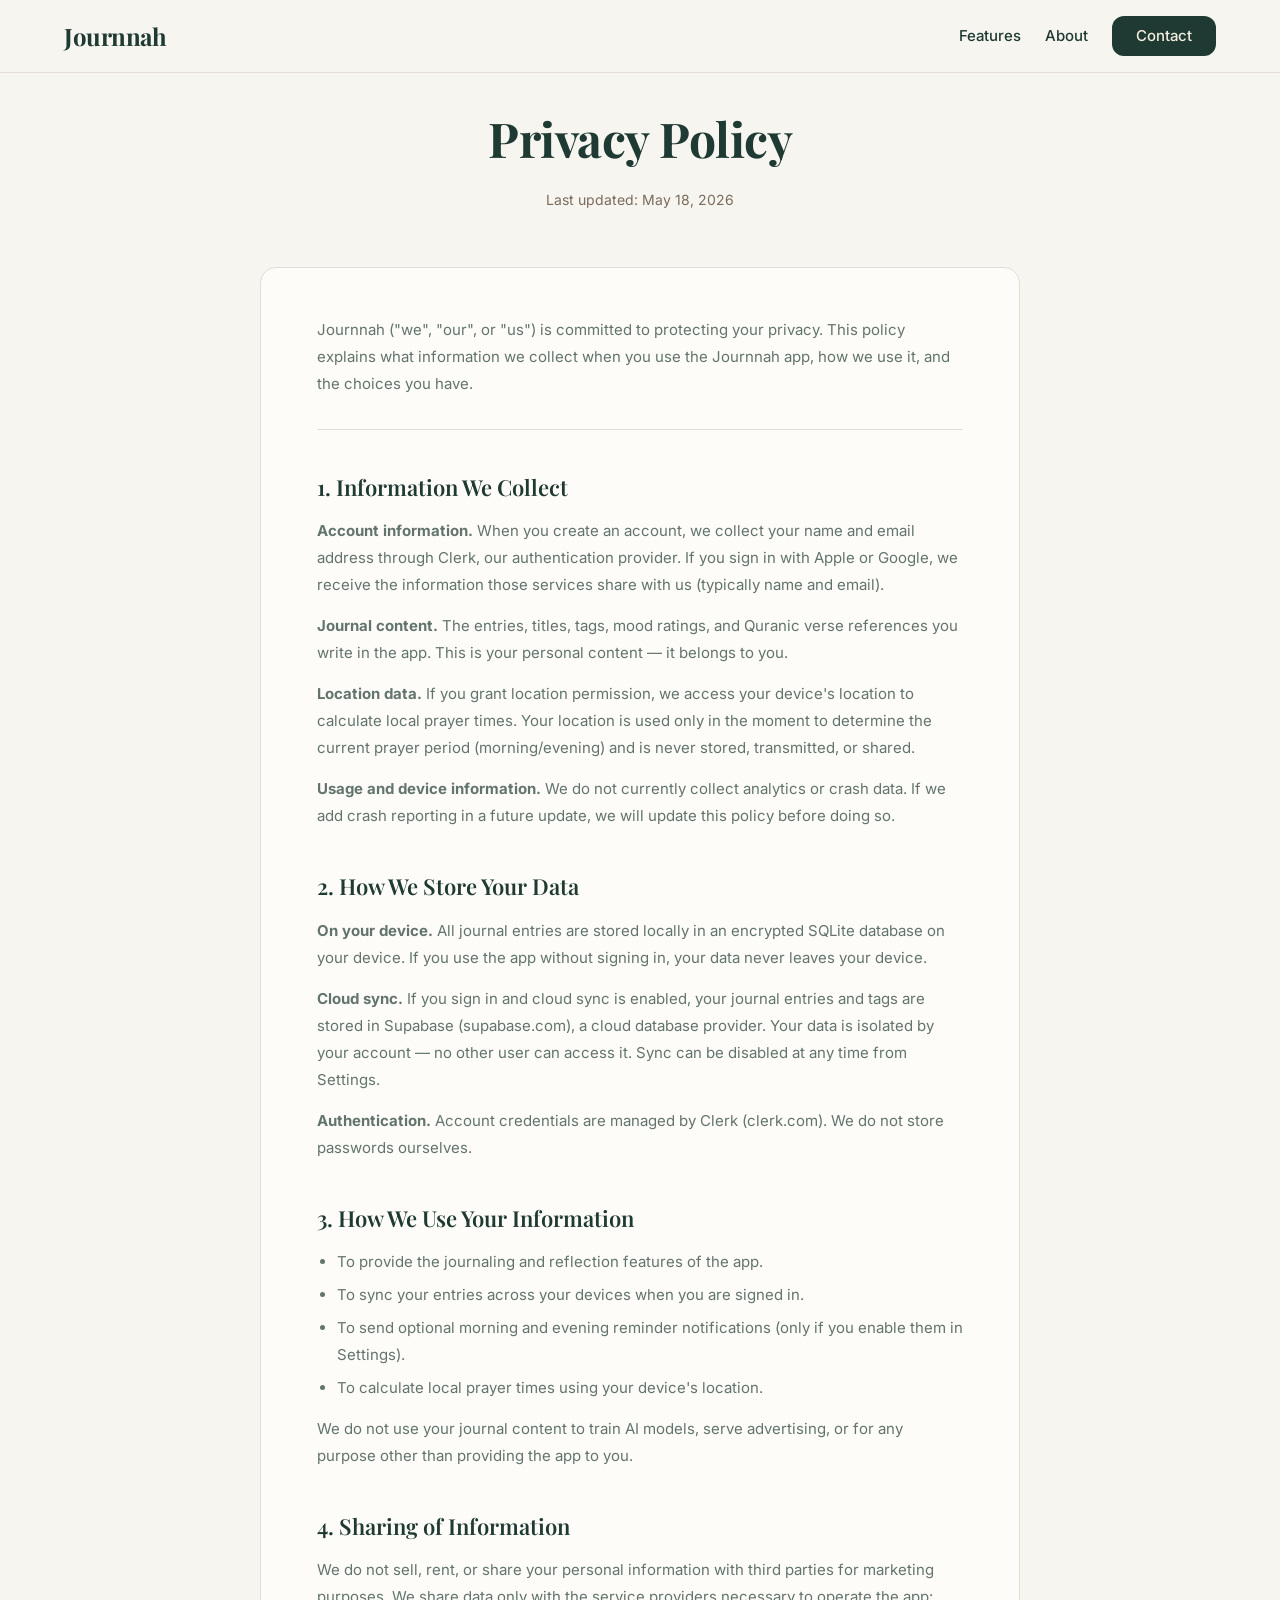
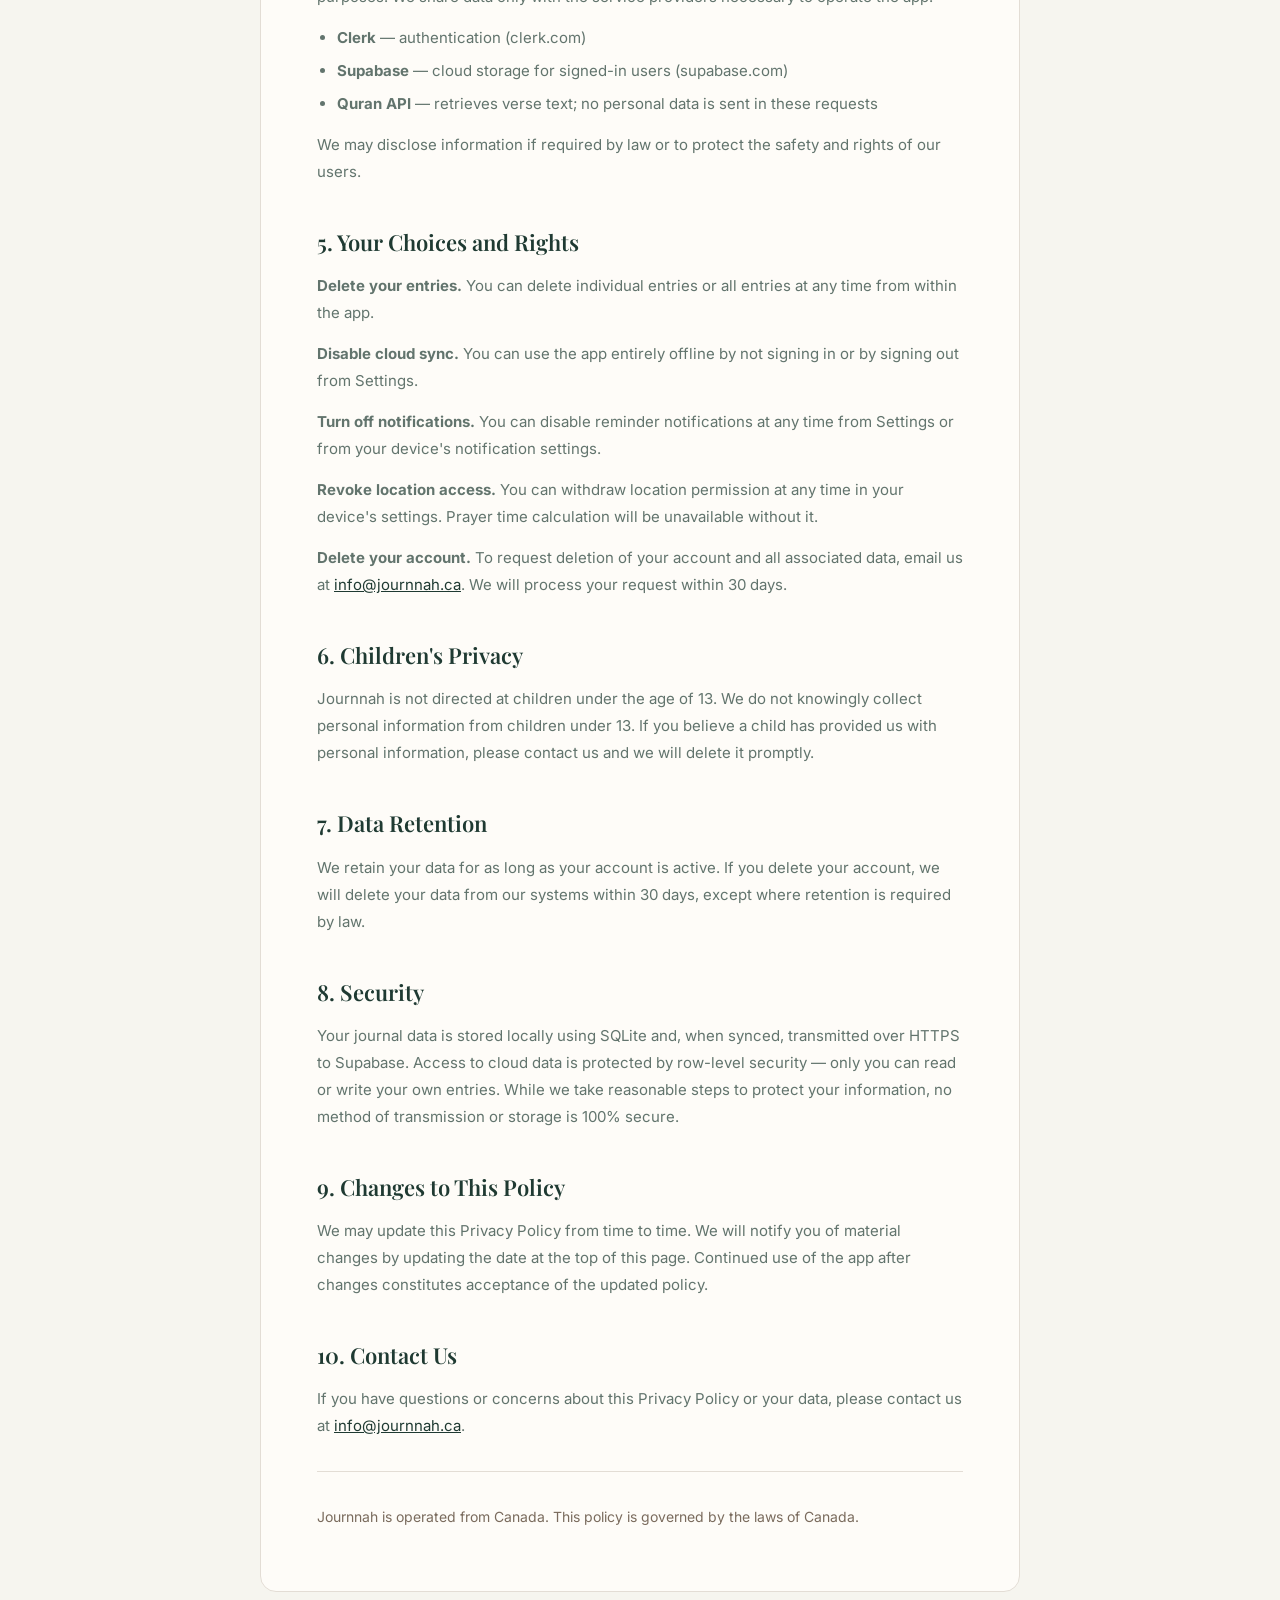
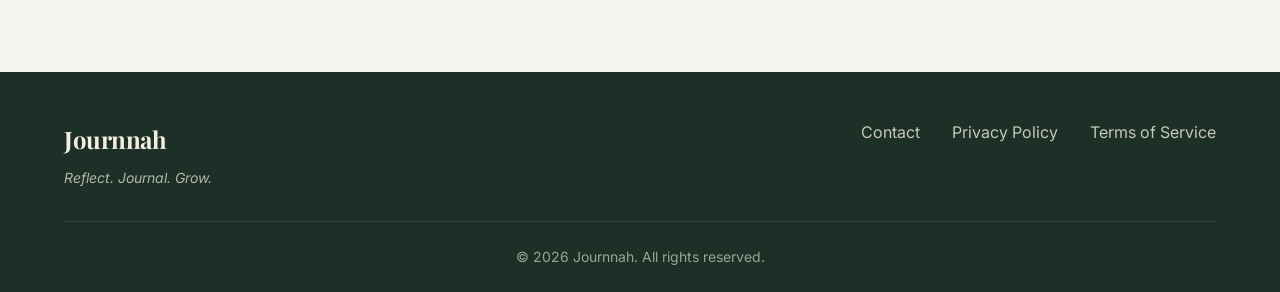
==== privacy.html @ ceccc01a "Add privacy policy and terms of service pages - privacy.html: covers data collection (account info, " ====
<!DOCTYPE html>
<html lang="en">
<head>
    <meta charset="UTF-8">
    <meta name="viewport" content="width=device-width, initial-scale=1.0">
    <meta name="description" content="Journnah Privacy Policy — how we collect, use, and protect your information.">
    <title>Privacy Policy — Journnah</title>
    <link rel="preconnect" href="https://fonts.googleapis.com">
    <link rel="preconnect" href="https://fonts.gstatic.com" crossorigin>
    <link href="https://fonts.googleapis.com/css2?family=Playfair+Display:wght@400;600;700&family=Inter:wght@300;400;500;600&display=swap" rel="stylesheet">
    <link rel="stylesheet" href="styles.css">
    <style>
        .legal-page {
            padding-top: 100px;
            padding-bottom: 80px;
            background-color: var(--light-bg);
            min-height: 100vh;
        }
        .legal-header {
            text-align: center;
            margin-bottom: 56px;
        }
        .legal-header .section-title {
            margin-bottom: 12px;
        }
        .legal-meta {
            font-size: 14px;
            color: var(--text-tertiary);
        }
        .legal-body {
            max-width: 760px;
            margin: 0 auto;
            background: var(--surface);
            border-radius: var(--radius-xl);
            border: 1px solid var(--border);
            padding: 48px 56px;
        }
        .legal-body h2 {
            font-family: var(--font-serif);
            font-size: 22px;
            font-weight: 600;
            color: var(--text-primary);
            margin-top: 40px;
            margin-bottom: 12px;
        }
        .legal-body h2:first-child {
            margin-top: 0;
        }
        .legal-body p {
            font-size: 15px;
            line-height: 1.8;
            color: var(--text-secondary);
            margin-bottom: 14px;
        }
        .legal-body ul {
            margin: 0 0 14px 20px;
            padding: 0;
        }
        .legal-body ul li {
            font-size: 15px;
            line-height: 1.8;
            color: var(--text-secondary);
            margin-bottom: 6px;
        }
        .legal-body a {
            color: var(--primary);
            text-decoration: underline;
        }
        .legal-divider {
            border: none;
            border-top: 1px solid var(--border);
            margin: 32px 0;
        }
        @media (max-width: 768px) {
            .legal-body {
                padding: 32px 24px;
            }
        }
    </style>
</head>
<body>
    <nav class="navbar">
        <div class="container">
            <div class="nav-content">
                <div class="logo">
                    <a href="/" style="text-decoration:none"><span class="logo-text">Journnah</span></a>
                </div>
                <div class="nav-links">
                    <a href="/#features">Features</a>
                    <a href="/#about">About</a>
                    <a href="mailto:info@journnah.ca" class="cta-button">Contact</a>
                </div>
            </div>
        </div>
    </nav>

    <main class="legal-page">
        <div class="container">
            <div class="legal-header">
                <h1 class="section-title">Privacy Policy</h1>
                <p class="legal-meta">Last updated: May 18, 2026</p>
            </div>

            <div class="legal-body">
                <p>Journnah ("we", "our", or "us") is committed to protecting your privacy. This policy explains what information we collect when you use the Journnah app, how we use it, and the choices you have.</p>

                <hr class="legal-divider">

                <h2>1. Information We Collect</h2>

                <p><strong>Account information.</strong> When you create an account, we collect your name and email address through Clerk, our authentication provider. If you sign in with Apple or Google, we receive the information those services share with us (typically name and email).</p>

                <p><strong>Journal content.</strong> The entries, titles, tags, mood ratings, and Quranic verse references you write in the app. This is your personal content — it belongs to you.</p>

                <p><strong>Location data.</strong> If you grant location permission, we access your device's location to calculate local prayer times. Your location is used only in the moment to determine the current prayer period (morning/evening) and is never stored, transmitted, or shared.</p>

                <p><strong>Usage and device information.</strong> We do not currently collect analytics or crash data. If we add crash reporting in a future update, we will update this policy before doing so.</p>

                <h2>2. How We Store Your Data</h2>

                <p><strong>On your device.</strong> All journal entries are stored locally in an encrypted SQLite database on your device. If you use the app without signing in, your data never leaves your device.</p>

                <p><strong>Cloud sync.</strong> If you sign in and cloud sync is enabled, your journal entries and tags are stored in Supabase (supabase.com), a cloud database provider. Your data is isolated by your account — no other user can access it. Sync can be disabled at any time from Settings.</p>

                <p><strong>Authentication.</strong> Account credentials are managed by Clerk (clerk.com). We do not store passwords ourselves.</p>

                <h2>3. How We Use Your Information</h2>
                <ul>
                    <li>To provide the journaling and reflection features of the app.</li>
                    <li>To sync your entries across your devices when you are signed in.</li>
                    <li>To send optional morning and evening reminder notifications (only if you enable them in Settings).</li>
                    <li>To calculate local prayer times using your device's location.</li>
                </ul>

                <p>We do not use your journal content to train AI models, serve advertising, or for any purpose other than providing the app to you.</p>

                <h2>4. Sharing of Information</h2>

                <p>We do not sell, rent, or share your personal information with third parties for marketing purposes. We share data only with the service providers necessary to operate the app:</p>
                <ul>
                    <li><strong>Clerk</strong> — authentication (clerk.com)</li>
                    <li><strong>Supabase</strong> — cloud storage for signed-in users (supabase.com)</li>
                    <li><strong>Quran API</strong> — retrieves verse text; no personal data is sent in these requests</li>
                </ul>

                <p>We may disclose information if required by law or to protect the safety and rights of our users.</p>

                <h2>5. Your Choices and Rights</h2>

                <p><strong>Delete your entries.</strong> You can delete individual entries or all entries at any time from within the app.</p>

                <p><strong>Disable cloud sync.</strong> You can use the app entirely offline by not signing in or by signing out from Settings.</p>

                <p><strong>Turn off notifications.</strong> You can disable reminder notifications at any time from Settings or from your device's notification settings.</p>

                <p><strong>Revoke location access.</strong> You can withdraw location permission at any time in your device's settings. Prayer time calculation will be unavailable without it.</p>

                <p><strong>Delete your account.</strong> To request deletion of your account and all associated data, email us at <a href="mailto:info@journnah.ca">info@journnah.ca</a>. We will process your request within 30 days.</p>

                <h2>6. Children's Privacy</h2>

                <p>Journnah is not directed at children under the age of 13. We do not knowingly collect personal information from children under 13. If you believe a child has provided us with personal information, please contact us and we will delete it promptly.</p>

                <h2>7. Data Retention</h2>

                <p>We retain your data for as long as your account is active. If you delete your account, we will delete your data from our systems within 30 days, except where retention is required by law.</p>

                <h2>8. Security</h2>

                <p>Your journal data is stored locally using SQLite and, when synced, transmitted over HTTPS to Supabase. Access to cloud data is protected by row-level security — only you can read or write your own entries. While we take reasonable steps to protect your information, no method of transmission or storage is 100% secure.</p>

                <h2>9. Changes to This Policy</h2>

                <p>We may update this Privacy Policy from time to time. We will notify you of material changes by updating the date at the top of this page. Continued use of the app after changes constitutes acceptance of the updated policy.</p>

                <h2>10. Contact Us</h2>

                <p>If you have questions or concerns about this Privacy Policy or your data, please contact us at <a href="mailto:info@journnah.ca">info@journnah.ca</a>.</p>

                <hr class="legal-divider">
                <p style="font-size:14px; color: var(--text-tertiary);">Journnah is operated from Canada. This policy is governed by the laws of Canada.</p>
            </div>
        </div>
    </main>

    <footer class="footer">
        <div class="container">
            <div class="footer-content">
                <div class="footer-brand">
                    <span class="logo-text">Journnah</span>
                    <p class="footer-tagline">Reflect. Journal. Grow.</p>
                </div>
                <div class="footer-links">
                    <a href="mailto:info@journnah.ca">Contact</a>
                    <a href="/privacy.html">Privacy Policy</a>
                    <a href="/terms.html">Terms of Service</a>
                </div>
            </div>
            <div class="footer-bottom">
                <p>&copy; 2026 Journnah. All rights reserved.</p>
            </div>
        </div>
    </footer>
</body>
</html>
---- styles.css ----
/* Journnah Website Styles - Matching App Theme */

:root {
    /* Primary Colors - Deep Evergreen */
    --primary: #1F3A32;
    --primary-light: #2C5A49;
    
    /* Secondary Colors - Warm & Soft */
    --secondary: #F3EEDF;
    --secondary-light: #D9E0D5;
    
    /* Accents */
    --accent-gold: #F9D87C;
    --accent-mint: #CDE6D6;
    --accent-sage: #7E9E89;
    
    /* Backgrounds */
    --bg-deep: #1C3028;
    --bg-mid: #284237;
    --bg-light: #324D3F;
    --light-bg: #F6F5EF;
    --light-bg-secondary: #EEEDE7;
    
    /* Text Colors */
    --text-primary: #1F3A32;
    --text-secondary: rgba(31, 58, 50, 0.7);
    --text-tertiary: #7A6B5D;
    --text-inverse: #F3EEDF;
    
    /* Surface Colors */
    --surface: #FEFCF8;
    --surface-secondary: #F6F5EF;
    --border: #E3DDD5;
    
    /* Spacing */
    --spacing-xs: 4px;
    --spacing-sm: 8px;
    --spacing-md: 16px;
    --spacing-lg: 24px;
    --spacing-xl: 32px;
    --spacing-xxl: 48px;
    --spacing-xxxl: 64px;
    
    /* Typography */
    --font-serif: 'Playfair Display', Georgia, serif;
    --font-sans: 'Inter', -apple-system, BlinkMacSystemFont, 'Segoe UI', Roboto, sans-serif;
    
    /* Shadows */
    --shadow-sm: 0 1px 2px rgba(31, 58, 50, 0.08);
    --shadow-md: 0 2px 4px rgba(31, 58, 50, 0.12);
    --shadow-lg: 0 4px 8px rgba(31, 58, 50, 0.16);
    --shadow-xl: 0 6px 12px rgba(31, 58, 50, 0.18);
    
    /* Border Radius */
    --radius-sm: 4px;
    --radius-md: 8px;
    --radius-lg: 12px;
    --radius-xl: 16px;
    --radius-xxl: 24px;
    --radius-full: 9999px;
}

* {
    margin: 0;
    padding: 0;
    box-sizing: border-box;
}

html {
    scroll-behavior: smooth;
}

body {
    font-family: var(--font-sans);
    font-size: 16px;
    line-height: 1.6;
    color: var(--text-primary);
    background-color: var(--light-bg);
    -webkit-font-smoothing: antialiased;
    -moz-osx-font-smoothing: grayscale;
}

.container {
    max-width: 1200px;
    margin: 0 auto;
    padding: 0 var(--spacing-lg);
}

/* Navigation */
.navbar {
    position: fixed;
    top: 0;
    left: 0;
    right: 0;
    background-color: rgba(246, 245, 239, 0.95);
    backdrop-filter: blur(10px);
    border-bottom: 1px solid var(--border);
    z-index: 1000;
    padding: var(--spacing-md) 0;
}

.nav-content {
    display: flex;
    justify-content: space-between;
    align-items: center;
}

.logo-text {
    font-family: var(--font-serif);
    font-size: 24px;
    font-weight: 700;
    color: var(--primary);
    letter-spacing: -0.5px;
}

.nav-links {
    display: flex;
    align-items: center;
    gap: var(--spacing-lg);
}

.nav-links a {
    text-decoration: none;
    color: var(--text-primary);
    font-weight: 500;
    font-size: 15px;
    transition: color 0.2s ease;
}

.nav-links a:hover {
    color: var(--primary-light);
}

.cta-button {
    background-color: var(--primary);
    color: var(--text-inverse) !important;
    padding: var(--spacing-sm) var(--spacing-lg);
    border-radius: var(--radius-lg);
    transition: all 0.2s ease;
}

.cta-button:hover {
    background-color: var(--primary-light);
    transform: translateY(-1px);
    box-shadow: var(--shadow-md);
}

/* Hero Section */
.hero {
    position: relative;
    min-height: 90vh;
    display: flex;
    align-items: center;
    justify-content: center;
    padding-top: 80px;
    padding-bottom: var(--spacing-xxxl);
    overflow: hidden;
    background: linear-gradient(135deg, var(--bg-deep) 0%, var(--bg-mid) 50%, var(--bg-light) 100%);
}

.hero-background {
    position: absolute;
    top: 0;
    left: 0;
    right: 0;
    bottom: 0;
    background-image: 
        radial-gradient(circle at 20% 50%, rgba(249, 216, 124, 0.1) 0%, transparent 50%),
        radial-gradient(circle at 80% 80%, rgba(205, 230, 214, 0.1) 0%, transparent 50%);
    opacity: 0.6;
}

.hero-content {
    position: relative;
    z-index: 1;
    text-align: center;
    max-width: 800px;
    margin: 0 auto;
}

.hero-title {
    font-family: var(--font-serif);
    font-size: clamp(40px, 6vw, 64px);
    font-weight: 700;
    color: var(--text-inverse);
    margin-bottom: var(--spacing-lg);
    letter-spacing: -1px;
    line-height: 1.1;
}

.hero-subtitle {
    font-size: clamp(18px, 2vw, 22px);
    color: rgba(243, 238, 223, 0.9);
    margin-bottom: var(--spacing-xxl);
    line-height: 1.7;
    font-weight: 300;
}

.hero-buttons {
    display: flex;
    gap: var(--spacing-md);
    justify-content: center;
    flex-wrap: wrap;
}

/* Buttons */
.btn {
    display: inline-block;
    padding: var(--spacing-md) var(--spacing-xl);
    border-radius: var(--radius-lg);
    text-decoration: none;
    font-weight: 600;
    font-size: 16px;
    transition: all 0.2s ease;
    border: none;
    cursor: pointer;
}

.btn-primary {
    background-color: var(--accent-gold);
    color: var(--primary);
}

.btn-primary:hover {
    background-color: #F7D066;
    transform: translateY(-2px);
    box-shadow: var(--shadow-lg);
}

.btn-secondary {
    background-color: rgba(243, 238, 223, 0.15);
    color: var(--text-inverse);
    border: 1px solid rgba(243, 238, 223, 0.3);
}

.btn-secondary:hover {
    background-color: rgba(243, 238, 223, 0.25);
    transform: translateY(-2px);
}

.btn-large {
    padding: var(--spacing-lg) var(--spacing-xxl);
    font-size: 18px;
}

/* Features Section */
.features {
    padding: var(--spacing-xxxl) 0;
    background-color: var(--light-bg);
}

.section-header {
    text-align: center;
    margin-bottom: var(--spacing-xxxl);
}

.section-title {
    font-family: var(--font-serif);
    font-size: clamp(32px, 4vw, 48px);
    font-weight: 700;
    color: var(--text-primary);
    margin-bottom: var(--spacing-md);
    letter-spacing: -0.5px;
}

.section-subtitle {
    font-size: 18px;
    color: var(--text-secondary);
    font-weight: 300;
}

.features-grid {
    display: grid;
    grid-template-columns: repeat(auto-fit, minmax(280px, 1fr));
    gap: var(--spacing-xl);
    margin-top: var(--spacing-xxl);
}

.feature-card {
    background-color: var(--surface);
    padding: var(--spacing-xl);
    border-radius: var(--radius-xl);
    box-shadow: var(--shadow-sm);
    transition: all 0.3s ease;
    border: 1px solid var(--border);
}

.feature-card:hover {
    transform: translateY(-4px);
    box-shadow: var(--shadow-lg);
    border-color: var(--accent-sage);
}

.feature-icon {
    width: 56px;
    height: 56px;
    background: linear-gradient(135deg, var(--accent-mint), var(--accent-sage));
    border-radius: var(--radius-lg);
    display: flex;
    align-items: center;
    justify-content: center;
    margin-bottom: var(--spacing-lg);
    color: var(--primary);
}

.feature-title {
    font-family: var(--font-serif);
    font-size: 22px;
    font-weight: 600;
    color: var(--text-primary);
    margin-bottom: var(--spacing-md);
}

.feature-description {
    color: var(--text-secondary);
    line-height: 1.7;
    font-size: 15px;
}

/* About Section */
.about {
    padding: var(--spacing-xxxl) 0;
    background-color: var(--surface);
}

.about-content {
    max-width: 800px;
    margin: 0 auto;
}

.about-description {
    font-size: 18px;
    line-height: 1.8;
    color: var(--text-secondary);
    margin-bottom: var(--spacing-lg);
}

.about-features-list {
    margin-top: var(--spacing-xxl);
    display: grid;
    grid-template-columns: repeat(auto-fit, minmax(250px, 1fr));
    gap: var(--spacing-lg);
}

.about-feature-item {
    display: flex;
    align-items: center;
    gap: var(--spacing-md);
    font-size: 16px;
    color: var(--text-primary);
}

.check-icon {
    width: 24px;
    height: 24px;
    background-color: var(--accent-mint);
    color: var(--primary);
    border-radius: var(--radius-full);
    display: flex;
    align-items: center;
    justify-content: center;
    font-weight: 600;
    font-size: 14px;
    flex-shrink: 0;
}

/* Philosophy Section */
.philosophy {
    padding: var(--spacing-xxxl) 0;
    background: linear-gradient(135deg, var(--secondary) 0%, var(--secondary-light) 100%);
}

.philosophy-content {
    max-width: 800px;
    margin: 0 auto;
    text-align: center;
}

.philosophy-text {
    font-size: 18px;
    line-height: 1.8;
    color: var(--text-primary);
    font-style: italic;
}

/* CTA Section */
.cta {
    padding: var(--spacing-xxxl) 0;
    background-color: var(--primary);
    color: var(--text-inverse);
}

.cta-content {
    text-align: center;
    max-width: 700px;
    margin: 0 auto;
}

.cta-title {
    font-family: var(--font-serif);
    font-size: clamp(36px, 4vw, 48px);
    font-weight: 700;
    color: var(--text-inverse);
    margin-bottom: var(--spacing-lg);
    letter-spacing: -0.5px;
}

.cta-subtitle {
    font-size: 18px;
    color: rgba(243, 238, 223, 0.9);
    margin-bottom: var(--spacing-xxl);
    line-height: 1.7;
}

.cta-buttons {
    display: flex;
    justify-content: center;
    gap: var(--spacing-md);
}

/* Footer */
.footer {
    background-color: var(--bg-deep);
    color: var(--text-inverse);
    padding: var(--spacing-xxl) 0 var(--spacing-lg);
}

.footer-content {
    display: flex;
    justify-content: space-between;
    align-items: flex-start;
    margin-bottom: var(--spacing-xl);
    flex-wrap: wrap;
    gap: var(--spacing-xl);
}

.footer-brand .logo-text {
    color: var(--text-inverse);
    display: block;
    margin-bottom: var(--spacing-sm);
}

.footer-tagline {
    color: rgba(243, 238, 223, 0.7);
    font-size: 14px;
    font-style: italic;
}

.footer-links {
    display: flex;
    gap: var(--spacing-xl);
    flex-wrap: wrap;
}

.footer-links a {
    color: rgba(243, 238, 223, 0.8);
    text-decoration: none;
    transition: color 0.2s ease;
}

.footer-links a:hover {
    color: var(--text-inverse);
}

.footer-bottom {
    text-align: center;
    padding-top: var(--spacing-lg);
    border-top: 1px solid rgba(243, 238, 223, 0.1);
    color: rgba(243, 238, 223, 0.6);
    font-size: 14px;
}

/* Responsive Design */
@media (max-width: 768px) {
    .nav-links {
        gap: var(--spacing-md);
    }
    
    .nav-links a {
        font-size: 14px;
    }
    
    .cta-button {
        padding: var(--spacing-xs) var(--spacing-md);
        font-size: 14px;
    }
    
    .hero {
        min-height: 80vh;
        padding-top: 100px;
    }
    
    .features-grid {
        grid-template-columns: 1fr;
        gap: var(--spacing-lg);
    }
    
    .about-features-list {
        grid-template-columns: 1fr;
    }
    
    .footer-content {
        flex-direction: column;
    }
    
    .footer-links {
        flex-direction: column;
        gap: var(--spacing-md);
    }
}

@media (max-width: 480px) {
    .container {
        padding: 0 var(--spacing-md);
    }
    
    .hero-buttons {
        flex-direction: column;
        width: 100%;
    }
    
    .btn {
        width: 100%;
        text-align: center;
    }
}
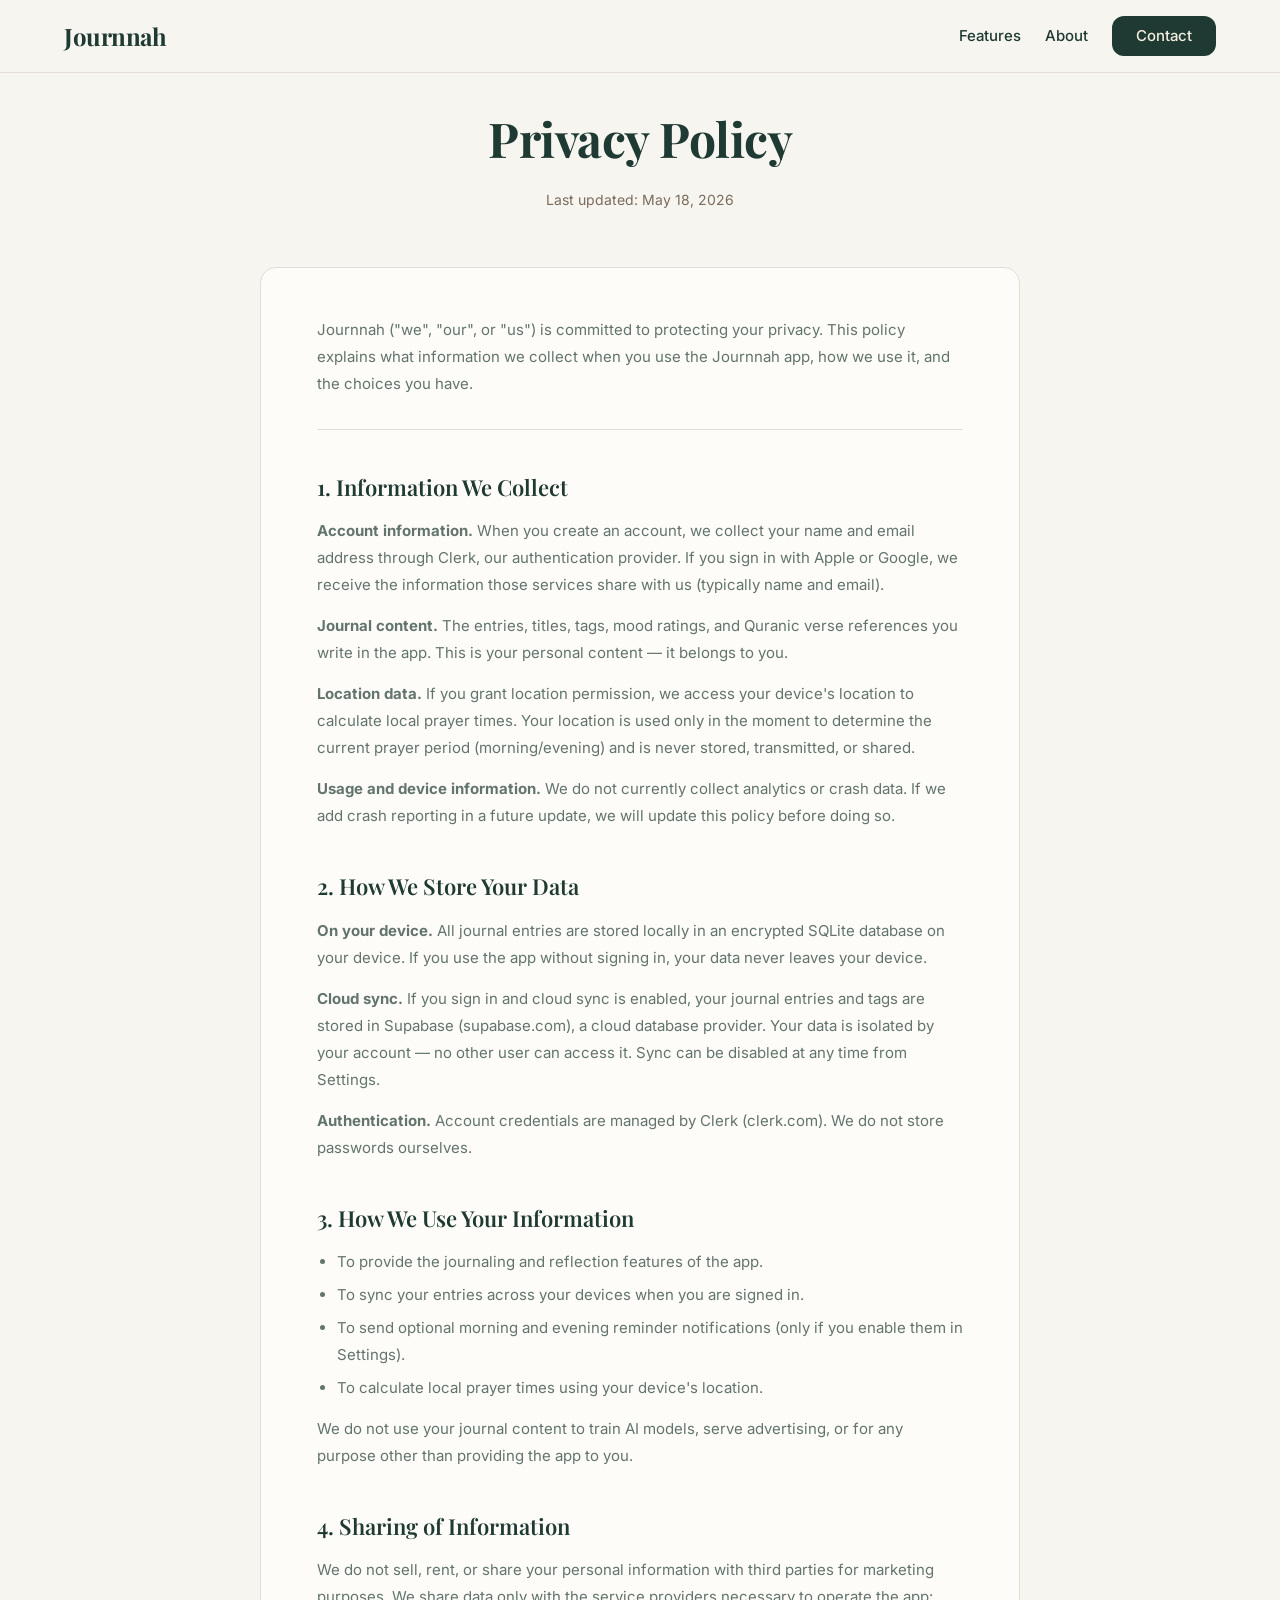
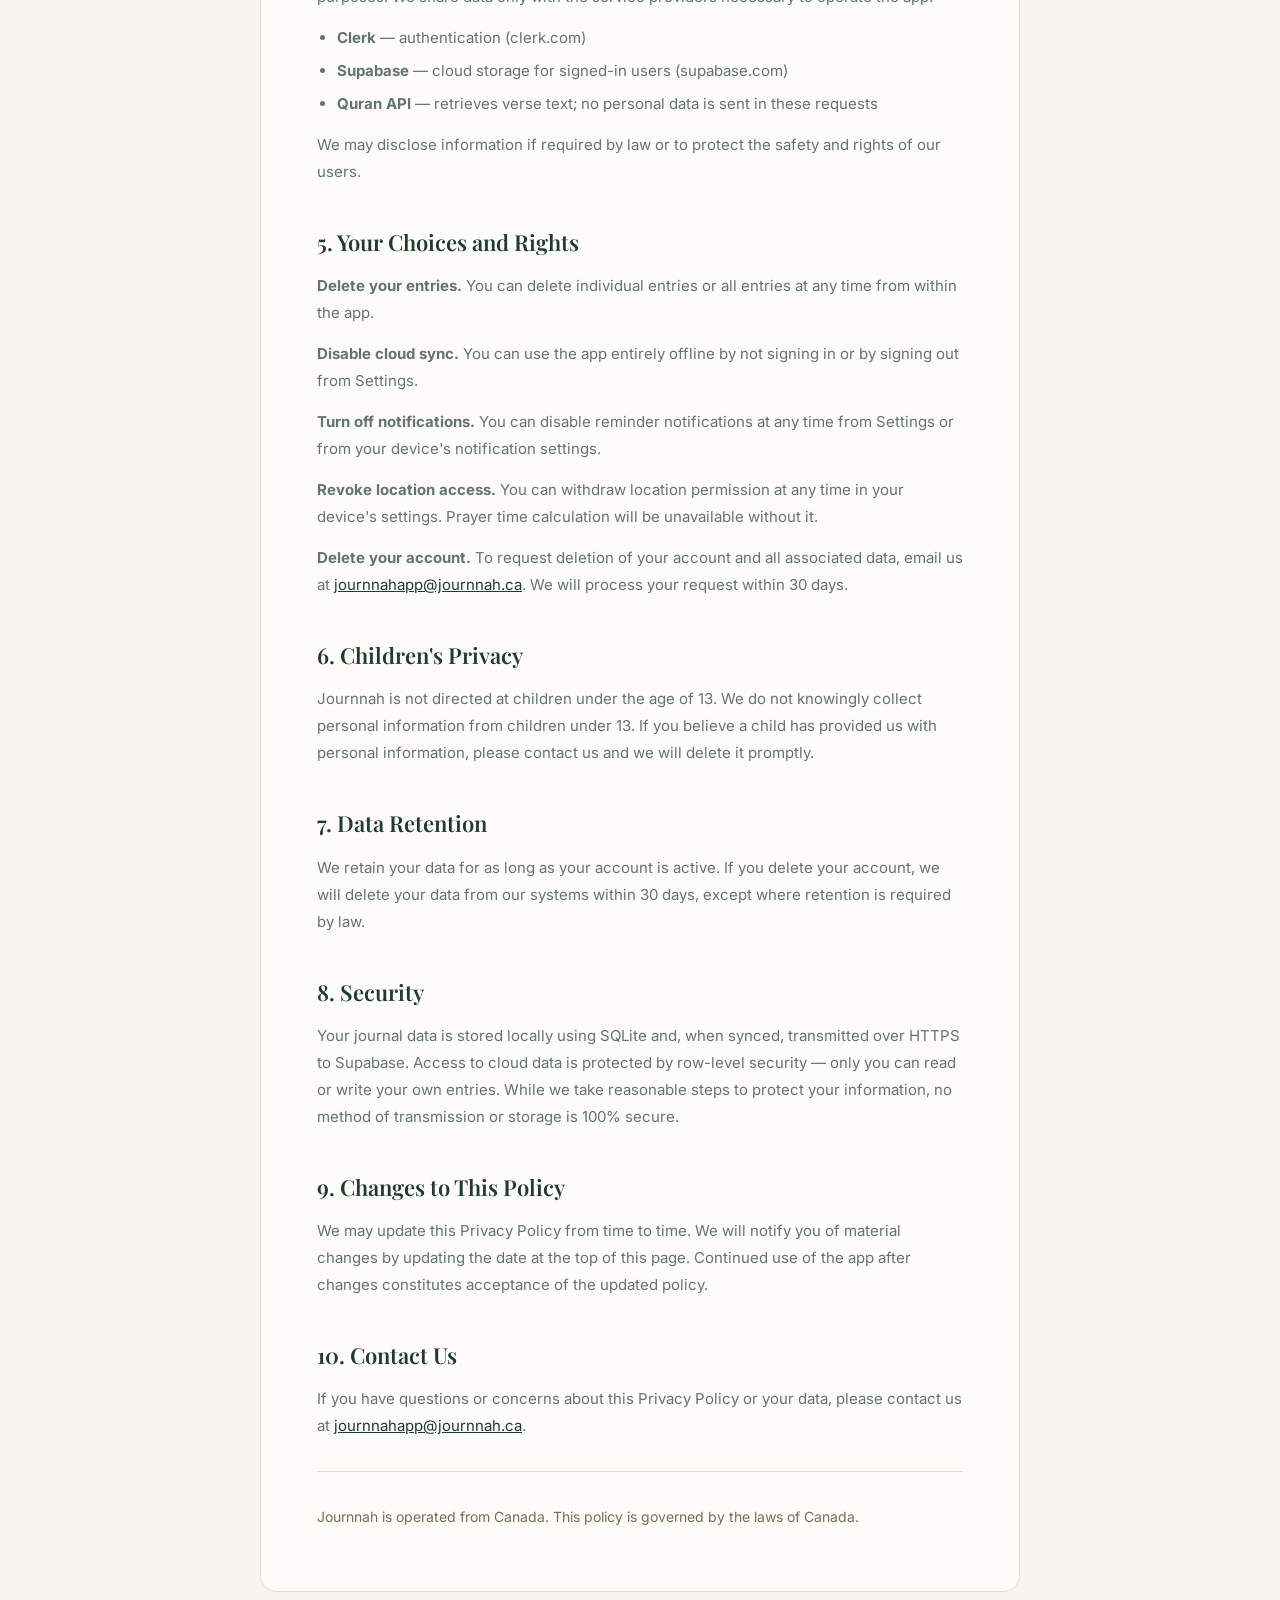
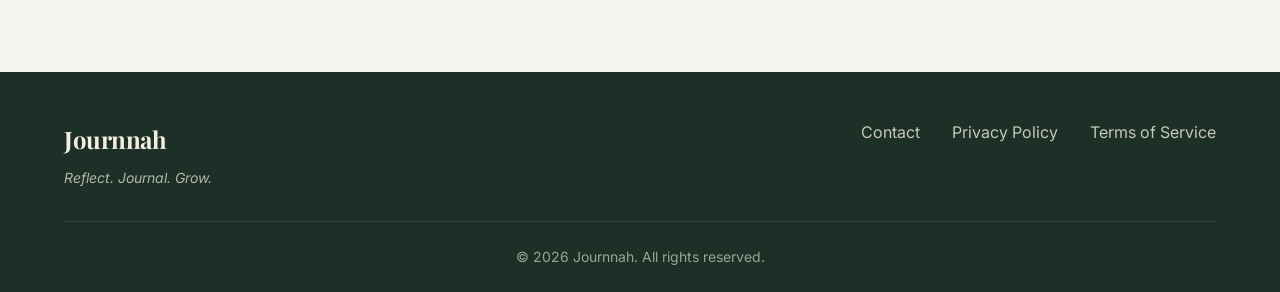
==== commit dc2d723c: "fix: update contact email to journnahapp@journnah.ca" ====
--- a/privacy.html
+++ b/privacy.html
@@ -88,7 +88,7 @@
                 <div class="nav-links">
                     <a href="/#features">Features</a>
                     <a href="/#about">About</a>
-                    <a href="mailto:info@journnah.ca" class="cta-button">Contact</a>
+                    <a href="mailto:journnahapp@journnah.ca" class="cta-button">Contact</a>
                 </div>
             </div>
         </div>
@@ -155,7 +155,7 @@
 
                 <p><strong>Revoke location access.</strong> You can withdraw location permission at any time in your device's settings. Prayer time calculation will be unavailable without it.</p>
 
-                <p><strong>Delete your account.</strong> To request deletion of your account and all associated data, email us at <a href="mailto:info@journnah.ca">info@journnah.ca</a>. We will process your request within 30 days.</p>
+                <p><strong>Delete your account.</strong> To request deletion of your account and all associated data, email us at <a href="mailto:journnahapp@journnah.ca">journnahapp@journnah.ca</a>. We will process your request within 30 days.</p>
 
                 <h2>6. Children's Privacy</h2>
 
@@ -175,7 +175,7 @@
 
                 <h2>10. Contact Us</h2>
 
-                <p>If you have questions or concerns about this Privacy Policy or your data, please contact us at <a href="mailto:info@journnah.ca">info@journnah.ca</a>.</p>
+                <p>If you have questions or concerns about this Privacy Policy or your data, please contact us at <a href="mailto:journnahapp@journnah.ca">journnahapp@journnah.ca</a>.</p>
 
                 <hr class="legal-divider">
                 <p style="font-size:14px; color: var(--text-tertiary);">Journnah is operated from Canada. This policy is governed by the laws of Canada.</p>
@@ -191,7 +191,7 @@
                     <p class="footer-tagline">Reflect. Journal. Grow.</p>
                 </div>
                 <div class="footer-links">
-                    <a href="mailto:info@journnah.ca">Contact</a>
+                    <a href="mailto:journnahapp@journnah.ca">Contact</a>
                     <a href="/privacy.html">Privacy Policy</a>
                     <a href="/terms.html">Terms of Service</a>
                 </div>
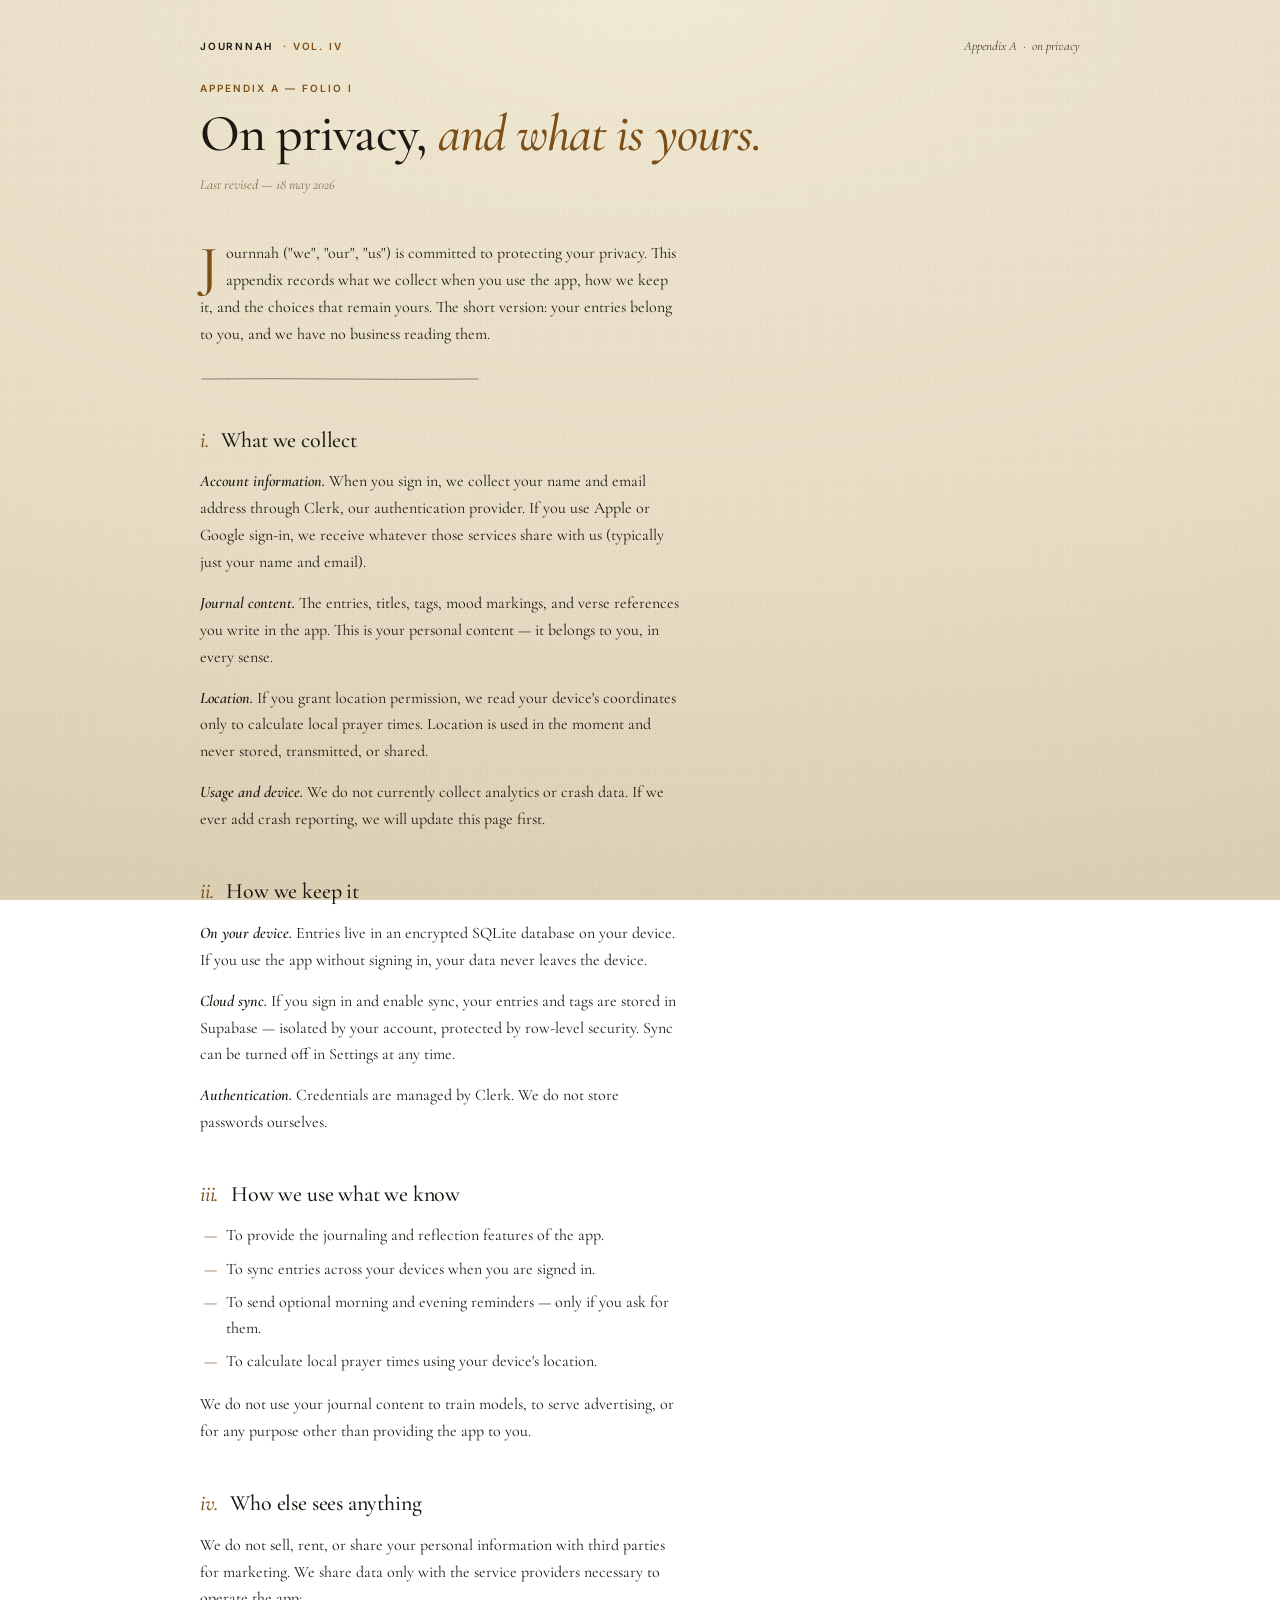
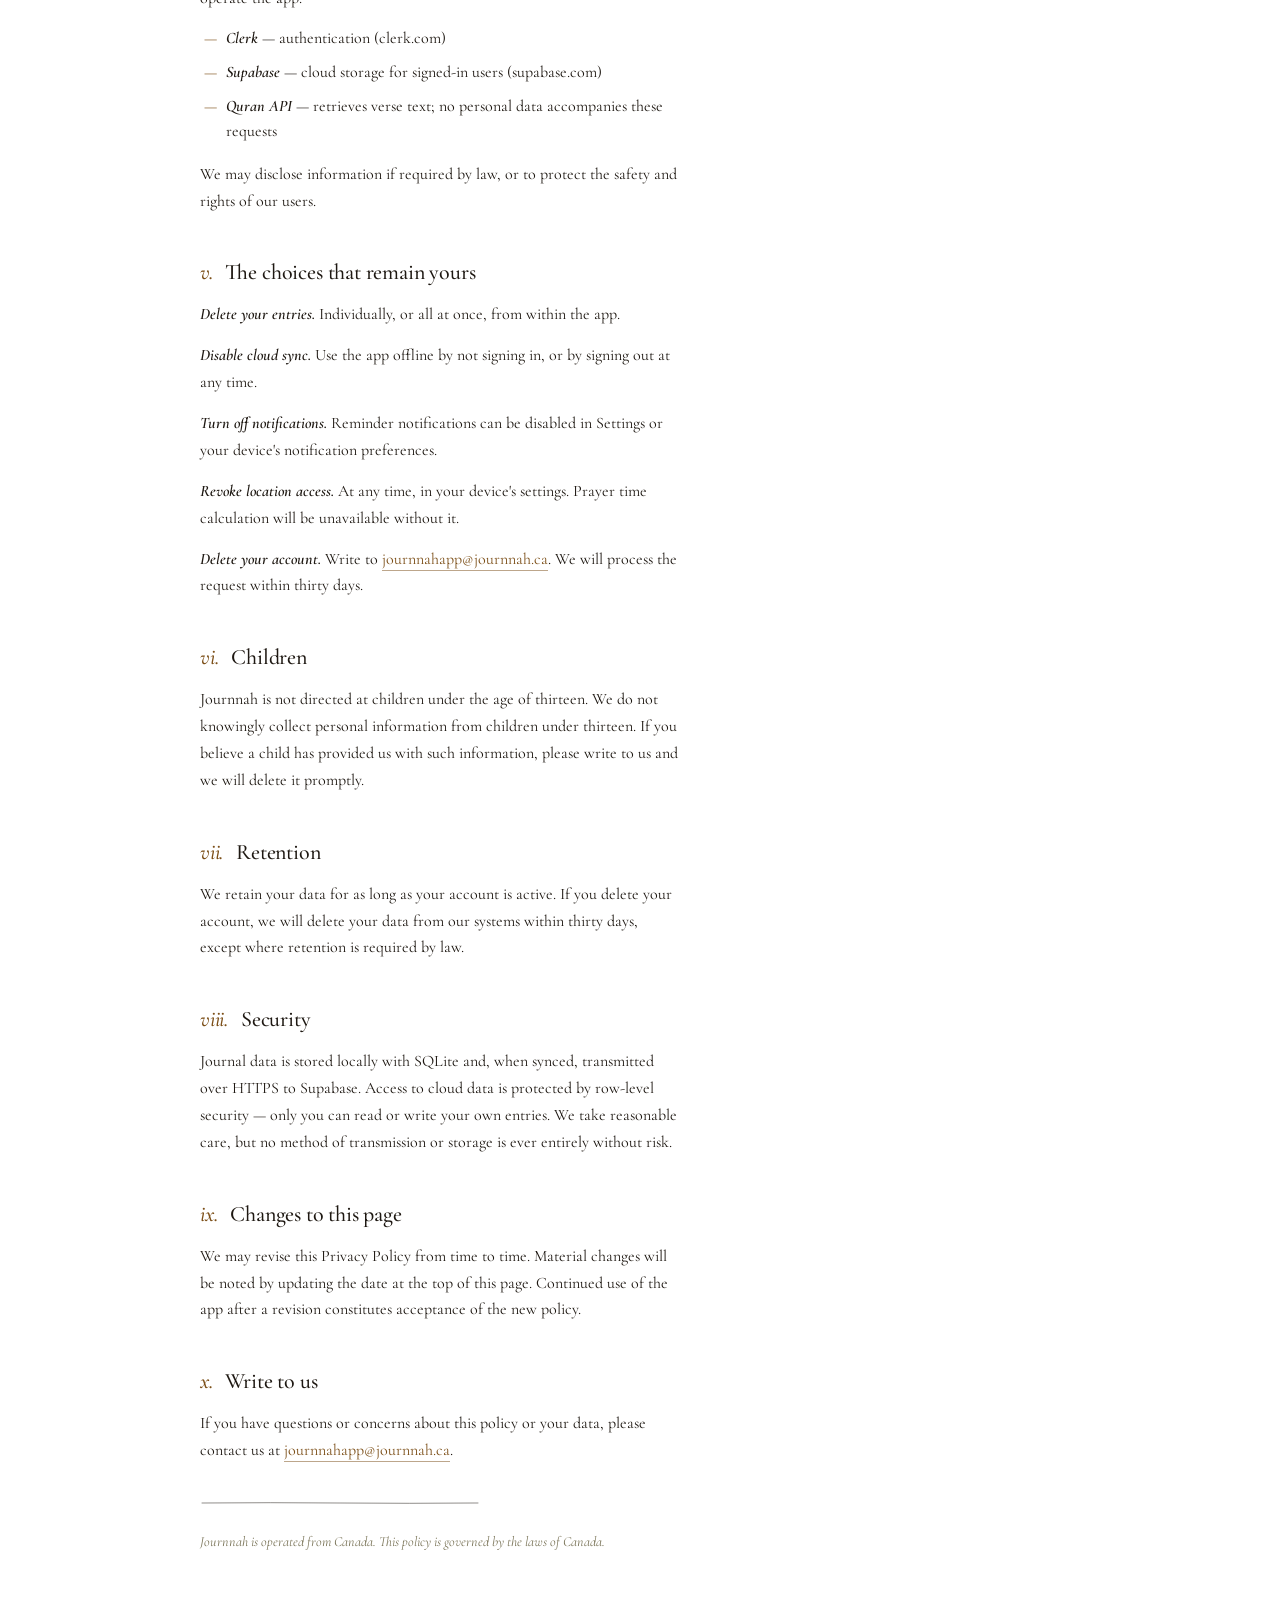
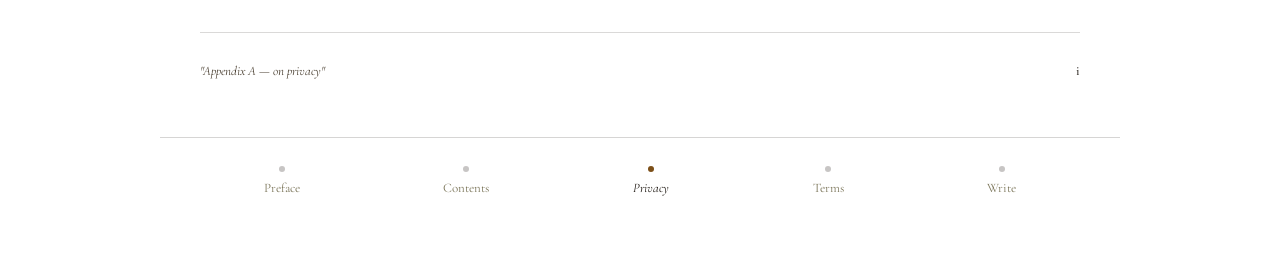
==== commit ff3d5b71: "Redesign site in the app's Vellum aesthetic Rebuild the marketing pages around the same hand-bound-j" ====
--- a/privacy.html
+++ b/privacy.html
@@ -3,203 +3,147 @@
 <head>
     <meta charset="UTF-8">
     <meta name="viewport" content="width=device-width, initial-scale=1.0">
-    <meta name="description" content="Journnah Privacy Policy — how we collect, use, and protect your information.">
-    <title>Privacy Policy — Journnah</title>
+    <meta name="description" content="Journnah Privacy Policy — what we collect, how we keep it, the choices that remain yours.">
+    <title>Privacy — Journnah</title>
     <link rel="preconnect" href="https://fonts.googleapis.com">
     <link rel="preconnect" href="https://fonts.gstatic.com" crossorigin>
-    <link href="https://fonts.googleapis.com/css2?family=Playfair+Display:wght@400;600;700&family=Inter:wght@300;400;500;600&display=swap" rel="stylesheet">
+    <link href="https://fonts.googleapis.com/css2?family=Cormorant+Garamond:ital,wght@0,400;0,500;0,600;1,400;1,500;1,600&family=Inter:wght@500;600;700&display=swap" rel="stylesheet">
     <link rel="stylesheet" href="styles.css">
-    <style>
-        .legal-page {
-            padding-top: 100px;
-            padding-bottom: 80px;
-            background-color: var(--light-bg);
-            min-height: 100vh;
-        }
-        .legal-header {
-            text-align: center;
-            margin-bottom: 56px;
-        }
-        .legal-header .section-title {
-            margin-bottom: 12px;
-        }
-        .legal-meta {
-            font-size: 14px;
-            color: var(--text-tertiary);
-        }
-        .legal-body {
-            max-width: 760px;
-            margin: 0 auto;
-            background: var(--surface);
-            border-radius: var(--radius-xl);
-            border: 1px solid var(--border);
-            padding: 48px 56px;
-        }
-        .legal-body h2 {
-            font-family: var(--font-serif);
-            font-size: 22px;
-            font-weight: 600;
-            color: var(--text-primary);
-            margin-top: 40px;
-            margin-bottom: 12px;
-        }
-        .legal-body h2:first-child {
-            margin-top: 0;
-        }
-        .legal-body p {
-            font-size: 15px;
-            line-height: 1.8;
-            color: var(--text-secondary);
-            margin-bottom: 14px;
-        }
-        .legal-body ul {
-            margin: 0 0 14px 20px;
-            padding: 0;
-        }
-        .legal-body ul li {
-            font-size: 15px;
-            line-height: 1.8;
-            color: var(--text-secondary);
-            margin-bottom: 6px;
-        }
-        .legal-body a {
-            color: var(--primary);
-            text-decoration: underline;
-        }
-        .legal-divider {
-            border: none;
-            border-top: 1px solid var(--border);
-            margin: 32px 0;
-        }
-        @media (max-width: 768px) {
-            .legal-body {
-                padding: 32px 24px;
-            }
-        }
-    </style>
 </head>
 <body>
-    <nav class="navbar">
-        <div class="container">
-            <div class="nav-content">
-                <div class="logo">
-                    <a href="/" style="text-decoration:none"><span class="logo-text">Journnah</span></a>
-                </div>
-                <div class="nav-links">
-                    <a href="/#features">Features</a>
-                    <a href="/#about">About</a>
-                    <a href="mailto:journnahapp@journnah.ca" class="cta-button">Contact</a>
-                </div>
-            </div>
-        </div>
-    </nav>
 
-    <main class="legal-page">
-        <div class="container">
-            <div class="legal-header">
-                <h1 class="section-title">Privacy Policy</h1>
-                <p class="legal-meta">Last updated: May 18, 2026</p>
-            </div>
+    <header class="running-header ink-in">
+        <a href="/" style="text-decoration:none;"><span class="brand">Journnah <span class="vol">· vol. iv</span></span></a>
+        <span class="date">Appendix A &nbsp;·&nbsp; on privacy</span>
+    </header>
+
+    <div class="page">
+
+        <section class="legal-page ink-in">
+
+            <header class="legal-head">
+                <span class="small-caps">Appendix A — folio i</span>
+                <h1>On privacy, <em class="ochre">and what is yours.</em></h1>
+                <p class="meta">Last revised — 18 may 2026</p>
+            </header>
 
             <div class="legal-body">
-                <p>Journnah ("we", "our", or "us") is committed to protecting your privacy. This policy explains what information we collect when you use the Journnah app, how we use it, and the choices you have.</p>
 
-                <hr class="legal-divider">
+                <p>Journnah ("we", "our", "us") is committed to protecting your privacy. This appendix records what we collect when you use the app, how we keep it, and the choices that remain yours. The short version: your entries belong to you, and we have no business reading them.</p>
 
-                <h2>1. Information We Collect</h2>
+                <svg class="rule long" viewBox="0 0 280 6" aria-hidden="true">
+                    <path d="M2 3 Q 70 2.4 140 3 T 278 3"
+                          fill="none" stroke="currentColor" stroke-width="0.7"
+                          stroke-linecap="round" opacity="0.7"/>
+                </svg>
 
-                <p><strong>Account information.</strong> When you create an account, we collect your name and email address through Clerk, our authentication provider. If you sign in with Apple or Google, we receive the information those services share with us (typically name and email).</p>
+                <h2><span class="num">i.</span> What we collect</h2>
 
-                <p><strong>Journal content.</strong> The entries, titles, tags, mood ratings, and Quranic verse references you write in the app. This is your personal content — it belongs to you.</p>
+                <p><strong>Account information.</strong> When you sign in, we collect your name and email address through Clerk, our authentication provider. If you use Apple or Google sign-in, we receive whatever those services share with us (typically just your name and email).</p>
 
-                <p><strong>Location data.</strong> If you grant location permission, we access your device's location to calculate local prayer times. Your location is used only in the moment to determine the current prayer period (morning/evening) and is never stored, transmitted, or shared.</p>
+                <p><strong>Journal content.</strong> The entries, titles, tags, mood markings, and verse references you write in the app. This is your personal content — it belongs to you, in every sense.</p>
 
-                <p><strong>Usage and device information.</strong> We do not currently collect analytics or crash data. If we add crash reporting in a future update, we will update this policy before doing so.</p>
+                <p><strong>Location.</strong> If you grant location permission, we read your device's coordinates only to calculate local prayer times. Location is used in the moment and never stored, transmitted, or shared.</p>
 
-                <h2>2. How We Store Your Data</h2>
+                <p><strong>Usage and device.</strong> We do not currently collect analytics or crash data. If we ever add crash reporting, we will update this page first.</p>
 
-                <p><strong>On your device.</strong> All journal entries are stored locally in an encrypted SQLite database on your device. If you use the app without signing in, your data never leaves your device.</p>
+                <h2><span class="num">ii.</span> How we keep it</h2>
 
-                <p><strong>Cloud sync.</strong> If you sign in and cloud sync is enabled, your journal entries and tags are stored in Supabase (supabase.com), a cloud database provider. Your data is isolated by your account — no other user can access it. Sync can be disabled at any time from Settings.</p>
+                <p><strong>On your device.</strong> Entries live in an encrypted SQLite database on your device. If you use the app without signing in, your data never leaves the device.</p>
 
-                <p><strong>Authentication.</strong> Account credentials are managed by Clerk (clerk.com). We do not store passwords ourselves.</p>
+                <p><strong>Cloud sync.</strong> If you sign in and enable sync, your entries and tags are stored in Supabase — isolated by your account, protected by row-level security. Sync can be turned off in Settings at any time.</p>
 
-                <h2>3. How We Use Your Information</h2>
+                <p><strong>Authentication.</strong> Credentials are managed by Clerk. We do not store passwords ourselves.</p>
+
+                <h2><span class="num">iii.</span> How we use what we know</h2>
                 <ul>
                     <li>To provide the journaling and reflection features of the app.</li>
-                    <li>To sync your entries across your devices when you are signed in.</li>
-                    <li>To send optional morning and evening reminder notifications (only if you enable them in Settings).</li>
+                    <li>To sync entries across your devices when you are signed in.</li>
+                    <li>To send optional morning and evening reminders — only if you ask for them.</li>
                     <li>To calculate local prayer times using your device's location.</li>
                 </ul>
 
-                <p>We do not use your journal content to train AI models, serve advertising, or for any purpose other than providing the app to you.</p>
+                <p>We do not use your journal content to train models, to serve advertising, or for any purpose other than providing the app to you.</p>
 
-                <h2>4. Sharing of Information</h2>
+                <h2><span class="num">iv.</span> Who else sees anything</h2>
 
-                <p>We do not sell, rent, or share your personal information with third parties for marketing purposes. We share data only with the service providers necessary to operate the app:</p>
+                <p>We do not sell, rent, or share your personal information with third parties for marketing. We share data only with the service providers necessary to operate the app:</p>
                 <ul>
                     <li><strong>Clerk</strong> — authentication (clerk.com)</li>
                     <li><strong>Supabase</strong> — cloud storage for signed-in users (supabase.com)</li>
-                    <li><strong>Quran API</strong> — retrieves verse text; no personal data is sent in these requests</li>
+                    <li><strong>Quran API</strong> — retrieves verse text; no personal data accompanies these requests</li>
                 </ul>
 
-                <p>We may disclose information if required by law or to protect the safety and rights of our users.</p>
+                <p>We may disclose information if required by law, or to protect the safety and rights of our users.</p>
 
-                <h2>5. Your Choices and Rights</h2>
+                <h2><span class="num">v.</span> The choices that remain yours</h2>
 
-                <p><strong>Delete your entries.</strong> You can delete individual entries or all entries at any time from within the app.</p>
+                <p><strong>Delete your entries.</strong> Individually, or all at once, from within the app.</p>
+                <p><strong>Disable cloud sync.</strong> Use the app offline by not signing in, or by signing out at any time.</p>
+                <p><strong>Turn off notifications.</strong> Reminder notifications can be disabled in Settings or your device's notification preferences.</p>
+                <p><strong>Revoke location access.</strong> At any time, in your device's settings. Prayer time calculation will be unavailable without it.</p>
+                <p><strong>Delete your account.</strong> Write to <a href="mailto:journnahapp@journnah.ca">journnahapp@journnah.ca</a>. We will process the request within thirty days.</p>
 
-                <p><strong>Disable cloud sync.</strong> You can use the app entirely offline by not signing in or by signing out from Settings.</p>
+                <h2><span class="num">vi.</span> Children</h2>
 
-                <p><strong>Turn off notifications.</strong> You can disable reminder notifications at any time from Settings or from your device's notification settings.</p>
+                <p>Journnah is not directed at children under the age of thirteen. We do not knowingly collect personal information from children under thirteen. If you believe a child has provided us with such information, please write to us and we will delete it promptly.</p>
 
-                <p><strong>Revoke location access.</strong> You can withdraw location permission at any time in your device's settings. Prayer time calculation will be unavailable without it.</p>
+                <h2><span class="num">vii.</span> Retention</h2>
 
-                <p><strong>Delete your account.</strong> To request deletion of your account and all associated data, email us at <a href="mailto:journnahapp@journnah.ca">journnahapp@journnah.ca</a>. We will process your request within 30 days.</p>
+                <p>We retain your data for as long as your account is active. If you delete your account, we will delete your data from our systems within thirty days, except where retention is required by law.</p>
 
-                <h2>6. Children's Privacy</h2>
+                <h2><span class="num">viii.</span> Security</h2>
 
-                <p>Journnah is not directed at children under the age of 13. We do not knowingly collect personal information from children under 13. If you believe a child has provided us with personal information, please contact us and we will delete it promptly.</p>
+                <p>Journal data is stored locally with SQLite and, when synced, transmitted over HTTPS to Supabase. Access to cloud data is protected by row-level security — only you can read or write your own entries. We take reasonable care, but no method of transmission or storage is ever entirely without risk.</p>
 
-                <h2>7. Data Retention</h2>
+                <h2><span class="num">ix.</span> Changes to this page</h2>
 
-                <p>We retain your data for as long as your account is active. If you delete your account, we will delete your data from our systems within 30 days, except where retention is required by law.</p>
+                <p>We may revise this Privacy Policy from time to time. Material changes will be noted by updating the date at the top of this page. Continued use of the app after a revision constitutes acceptance of the new policy.</p>
 
-                <h2>8. Security</h2>
+                <h2><span class="num">x.</span> Write to us</h2>
 
-                <p>Your journal data is stored locally using SQLite and, when synced, transmitted over HTTPS to Supabase. Access to cloud data is protected by row-level security — only you can read or write your own entries. While we take reasonable steps to protect your information, no method of transmission or storage is 100% secure.</p>
+                <p>If you have questions or concerns about this policy or your data, please contact us at <a href="mailto:journnahapp@journnah.ca">journnahapp@journnah.ca</a>.</p>
 
-                <h2>9. Changes to This Policy</h2>
+                <svg class="rule long closing-rule" viewBox="0 0 280 6" aria-hidden="true">
+                    <path d="M2 3 Q 70 2.4 140 3 T 278 3"
+                          fill="none" stroke="currentColor" stroke-width="0.7"
+                          stroke-linecap="round" opacity="0.7"/>
+                </svg>
 
-                <p>We may update this Privacy Policy from time to time. We will notify you of material changes by updating the date at the top of this page. Continued use of the app after changes constitutes acceptance of the updated policy.</p>
+                <p class="closing">Journnah is operated from Canada. This policy is governed by the laws of Canada.</p>
+            </div>
 
-                <h2>10. Contact Us</h2>
+        </section>
 
-                <p>If you have questions or concerns about this Privacy Policy or your data, please contact us at <a href="mailto:journnahapp@journnah.ca">journnahapp@journnah.ca</a>.</p>
+        <footer class="page-footer">
+            <span class="chapter">"Appendix A — on privacy"</span>
+            <span class="folio">i</span>
+        </footer>
 
-                <hr class="legal-divider">
-                <p style="font-size:14px; color: var(--text-tertiary);">Journnah is operated from Canada. This policy is governed by the laws of Canada.</p>
-            </div>
-        </div>
-    </main>
+    </div>
 
-    <footer class="footer">
-        <div class="container">
-            <div class="footer-content">
-                <div class="footer-brand">
-                    <span class="logo-text">Journnah</span>
-                    <p class="footer-tagline">Reflect. Journal. Grow.</p>
-                </div>
-                <div class="footer-links">
-                    <a href="mailto:journnahapp@journnah.ca">Contact</a>
-                    <a href="/privacy.html">Privacy Policy</a>
-                    <a href="/terms.html">Terms of Service</a>
-                </div>
-            </div>
-            <div class="footer-bottom">
-                <p>&copy; 2026 Journnah. All rights reserved.</p>
-            </div>
-        </div>
-    </footer>
+    <nav class="tab-strip" aria-label="Sections">
+        <a class="tab" href="/#preface">
+            <span class="dot" aria-hidden="true"></span>
+            Preface
+        </a>
+        <a class="tab" href="/#features">
+            <span class="dot" aria-hidden="true"></span>
+            Contents
+        </a>
+        <a class="tab active" href="/privacy.html">
+            <span class="dot" aria-hidden="true"></span>
+            Privacy
+        </a>
+        <a class="tab" href="/terms.html">
+            <span class="dot" aria-hidden="true"></span>
+            Terms
+        </a>
+        <a class="tab" href="mailto:journnahapp@journnah.ca">
+            <span class="dot" aria-hidden="true"></span>
+            Write
+        </a>
+    </nav>
+
 </body>
 </html>
--- a/styles.css
+++ b/styles.css
@@ -1,527 +1,741 @@
-/* Journnah Website Styles - Matching App Theme */
+/* ─────────────────────────────────────────────
+   Journnah — Vellum
+   A hand-bound journal, opened to a marketing page.
+   ───────────────────────────────────────────── */
 
 :root {
-    /* Primary Colors - Deep Evergreen */
-    --primary: #1F3A32;
-    --primary-light: #2C5A49;
-    
-    /* Secondary Colors - Warm & Soft */
-    --secondary: #F3EEDF;
-    --secondary-light: #D9E0D5;
-    
-    /* Accents */
-    --accent-gold: #F9D87C;
-    --accent-mint: #CDE6D6;
-    --accent-sage: #7E9E89;
-    
-    /* Backgrounds */
-    --bg-deep: #1C3028;
-    --bg-mid: #284237;
-    --bg-light: #324D3F;
-    --light-bg: #F6F5EF;
-    --light-bg-secondary: #EEEDE7;
-    
-    /* Text Colors */
-    --text-primary: #1F3A32;
-    --text-secondary: rgba(31, 58, 50, 0.7);
-    --text-tertiary: #7A6B5D;
-    --text-inverse: #F3EEDF;
-    
-    /* Surface Colors */
-    --surface: #FEFCF8;
-    --surface-secondary: #F6F5EF;
-    --border: #E3DDD5;
-    
-    /* Spacing */
-    --spacing-xs: 4px;
-    --spacing-sm: 8px;
-    --spacing-md: 16px;
-    --spacing-lg: 24px;
-    --spacing-xl: 32px;
-    --spacing-xxl: 48px;
-    --spacing-xxxl: 64px;
-    
-    /* Typography */
-    --font-serif: 'Playfair Display', Georgia, serif;
-    --font-sans: 'Inter', -apple-system, BlinkMacSystemFont, 'Segoe UI', Roboto, sans-serif;
-    
-    /* Shadows */
-    --shadow-sm: 0 1px 2px rgba(31, 58, 50, 0.08);
-    --shadow-md: 0 2px 4px rgba(31, 58, 50, 0.12);
-    --shadow-lg: 0 4px 8px rgba(31, 58, 50, 0.16);
-    --shadow-xl: 0 6px 12px rgba(31, 58, 50, 0.18);
-    
-    /* Border Radius */
-    --radius-sm: 4px;
-    --radius-md: 8px;
-    --radius-lg: 12px;
-    --radius-xl: 16px;
-    --radius-xxl: 24px;
-    --radius-full: 9999px;
-}
-
-* {
-    margin: 0;
-    padding: 0;
-    box-sizing: border-box;
-}
-
-html {
-    scroll-behavior: smooth;
-}
+    /* Paper */
+    --paper-light: #EFE6CF;
+    --paper:       #E8DEC6;
+    --paper-deep:  #DCD0B4;
+
+    /* Ink */
+    --ink:        #1E1812;
+    --ink-soft:   #4A3F31;
+    --ink-faded:  #7A7458;
+
+    /* Ochre — the single accent */
+    --ochre:      #A87029;
+    --ochre-deep: #7C4F18;
+
+    /* Type */
+    --serif: 'Cormorant Garamond', 'Fraunces', Georgia, serif;
+    --sans:  'Inter', -apple-system, BlinkMacSystemFont, system-ui, sans-serif;
+
+    /* Spacing rhythm (book-like) — gutter is fluid */
+    --col-max: 960px;
+    --gutter:  clamp(20px, 5vw, 40px);
+}
+
+* { margin: 0; padding: 0; box-sizing: border-box; }
+
+html { scroll-behavior: smooth; }
 
 body {
-    font-family: var(--font-sans);
-    font-size: 16px;
-    line-height: 1.6;
-    color: var(--text-primary);
-    background-color: var(--light-bg);
+    font-family: var(--serif);
+    font-weight: 400;
+    font-size: 17px;
+    line-height: 1.55;
+    color: var(--ink);
+    background:
+        radial-gradient(140% 100% at 50% 0%,
+            var(--paper-light) 0%,
+            var(--paper) 60%,
+            var(--paper-deep) 100%);
+    background-attachment: fixed;
+    font-variant-numeric: oldstyle-nums;
+    font-feature-settings: "onum" 1, "kern" 1, "liga" 1;
     -webkit-font-smoothing: antialiased;
     -moz-osx-font-smoothing: grayscale;
-}
-
-.container {
-    max-width: 1200px;
+    overflow-x: hidden;
+}
+
+/* Paper grain texture — barely perceptible */
+body::before {
+    content: '';
+    position: fixed;
+    inset: 0;
+    pointer-events: none;
+    background-image:
+        radial-gradient(rgba(60,42,30,0.06) 1px, transparent 1px),
+        radial-gradient(rgba(60,42,30,0.04) 1px, transparent 1px);
+    background-size: 3px 3px, 7px 7px;
+    background-position: 0 0, 1px 2px;
+    z-index: 1;
+    opacity: 0.55;
+}
+
+/* Faint edge vignette — light hitting the page top */
+body::after {
+    content: '';
+    position: fixed;
+    inset: 0;
+    pointer-events: none;
+    background:
+        radial-gradient(ellipse 80% 50% at 50% 0%,
+            rgba(255, 247, 224, 0.18) 0%,
+            transparent 60%);
+    z-index: 1;
+}
+
+/* ─── Layout ──────────────────────────────── */
+
+.page {
+    position: relative;
+    z-index: 2;
+    max-width: var(--col-max);
     margin: 0 auto;
-    padding: 0 var(--spacing-lg);
-}
-
-/* Navigation */
-.navbar {
-    position: fixed;
-    top: 0;
+    padding: 0 var(--gutter);
+}
+
+section { padding: 64px 0; }
+section:first-of-type { padding-top: 24px; }
+
+/* ─── Running header ──────────────────────── */
+
+.running-header {
+    position: relative;
+    z-index: 3;
+    max-width: var(--col-max);
+    margin: 0 auto;
+    padding: 32px var(--gutter) 0;
+    display: flex;
+    align-items: baseline;
+    justify-content: space-between;
+    gap: 16px;
+}
+
+.running-header .brand {
+    font-family: var(--sans);
+    font-size: 10px;
+    font-weight: 600;
+    letter-spacing: 0.18em;
+    text-transform: uppercase;
+    color: var(--ink);
+}
+
+.running-header .brand .vol {
+    color: var(--ochre-deep);
+    margin-left: 6px;
+}
+
+.running-header .date {
+    font-family: var(--serif);
+    font-style: italic;
+    font-size: 13px;
+    color: var(--ink-soft);
+}
+
+/* ─── Typography utilities ────────────────── */
+
+.eyebrow,
+.small-caps {
+    font-family: var(--sans);
+    font-size: 10px;
+    font-weight: 600;
+    letter-spacing: 0.2em;
+    text-transform: uppercase;
+    color: var(--ink-soft);
+    line-height: 1.2;
+}
+
+.small-caps.ochre { color: var(--ochre-deep); }
+
+.tiny-caps {
+    font-family: var(--sans);
+    font-size: 9px;
+    font-weight: 600;
+    letter-spacing: 0.22em;
+    text-transform: uppercase;
+    color: var(--ochre-deep);
+}
+
+.italic { font-style: italic; }
+.ochre  { color: var(--ochre-deep); }
+.ink-soft { color: var(--ink-soft); }
+
+.display-hero {
+    font-family: var(--serif);
+    font-weight: 500;
+    font-size: clamp(34px, 9vw, 92px);
+    line-height: 1.02;
+    letter-spacing: -0.018em;
+    color: var(--ink);
+    overflow-wrap: break-word;
+    word-wrap: break-word;
+}
+
+.display-large {
+    font-family: var(--serif);
+    font-weight: 500;
+    font-size: clamp(28px, 5.6vw, 58px);
+    line-height: 1.06;
+    letter-spacing: -0.014em;
+    overflow-wrap: break-word;
+    word-wrap: break-word;
+}
+
+.display-medium {
+    font-family: var(--serif);
+    font-weight: 500;
+    font-size: clamp(24px, 4.4vw, 44px);
+    line-height: 1.12;
+    letter-spacing: -0.008em;
+    overflow-wrap: break-word;
+    word-wrap: break-word;
+}
+
+.lead {
+    font-family: var(--serif);
+    font-size: 19px;
+    line-height: 1.65;
+    color: var(--ink);
+    max-width: 60ch;
+}
+
+.aside {
+    font-family: var(--serif);
+    font-style: italic;
+    font-size: 16px;
+    color: var(--ink-soft);
+    line-height: 1.6;
+    max-width: 50ch;
+}
+
+/* Drop cap — the opening paragraph of a section */
+.drop-cap {
+    text-align: left;
+    hyphens: auto;
+}
+.drop-cap::first-letter {
+    font-family: var(--serif);
+    font-weight: 500;
+    font-size: 64px;
+    line-height: 0.78;
+    color: var(--ochre-deep);
+    float: left;
+    padding: 6px 10px 0 0;
+}
+
+/* ─── Hand-drawn rules ────────────────────── */
+
+.rule {
+    display: block;
+    margin: 28px 0;
+    color: var(--ink);
+}
+.rule.long  { width: 280px; }
+.rule.short { width: 100px; }
+.rule.center { margin-left: auto; margin-right: auto; }
+
+/* ─── Title page (hero) ───────────────────── */
+
+.title-page {
+    padding-top: 56px;
+    padding-bottom: 80px;
+}
+
+.title-page .eyebrow {
+    margin-bottom: 26px;
+}
+
+.title-page h1 {
+    margin-bottom: 36px;
+    max-width: 14ch;
+}
+
+.title-page .lead {
+    margin-bottom: 24px;
+}
+
+.title-page .aside {
+    margin-top: 14px;
+}
+
+.title-page .rule {
+    margin-top: 48px;
+}
+
+/* Marginalia chip floating beside the title on wider screens */
+.title-page {
+    position: relative;
+}
+.title-page .marginalia {
+    position: absolute;
+    top: 56px;
+    right: calc(100% + 16px);
+    width: 130px;
+    text-align: right;
+    display: none;
+}
+@media (min-width: 1100px) {
+    .title-page .marginalia { display: block; }
+}
+.title-page .marginalia .small-caps {
+    display: block;
+    margin-bottom: 8px;
+}
+.title-page .marginalia .meta {
+    font-style: italic;
+    font-size: 13px;
+    color: var(--ink-faded);
+    line-height: 1.5;
+}
+
+/* ─── Table of Contents — "Of its contents" ── */
+
+.toc-section .section-head {
+    margin-bottom: 36px;
+}
+.toc-section .section-head .small-caps {
+    margin-bottom: 12px;
+    display: block;
+}
+.toc-section .section-head h2 {
+    max-width: 18ch;
+}
+
+.toc-list {
+    list-style: none;
+    counter-reset: toc;
+    border-top: 1px solid rgba(30,24,18,0.22);
+}
+
+.toc-row {
+    counter-increment: toc;
+    display: grid;
+    grid-template-columns: 38px 1fr auto;
+    column-gap: 16px;
+    align-items: baseline;
+    padding: 22px 0 22px;
+    border-bottom: 1px solid rgba(30,24,18,0.18);
+    position: relative;
+    transition: background-color 220ms ease;
+}
+
+.toc-row:hover {
+    background-color: rgba(168,112,41,0.06);
+}
+
+.toc-row .numeral {
+    font-family: var(--serif);
+    font-style: italic;
+    font-size: 15px;
+    color: var(--ochre-deep);
+    letter-spacing: 0.04em;
+    text-transform: lowercase;
+}
+
+.toc-row .heading {
+    grid-column: 2 / 3;
+    display: flex;
+    flex-wrap: wrap;
+    align-items: baseline;
+    gap: 14px;
+    min-width: 0;
+}
+
+.toc-row .name {
+    font-family: var(--serif);
+    font-size: 22px;
+    font-weight: 500;
+    line-height: 1.1;
+    color: var(--ink);
+}
+
+.toc-row .leader {
+    flex: 1;
+    min-width: 30px;
+    height: 0;
+    border-bottom: 1px dotted rgba(30,24,18,0.32);
+    align-self: center;
+    transform: translateY(-3px);
+}
+
+.toc-row .desc {
+    grid-column: 2 / 4;
+    margin-top: 6px;
+    font-style: italic;
+    font-size: 14.5px;
+    color: var(--ink-soft);
+    line-height: 1.55;
+    max-width: 58ch;
+}
+
+.toc-row .folio {
+    font-family: var(--serif);
+    font-style: italic;
+    font-size: 13px;
+    color: var(--ink-faded);
+    white-space: nowrap;
+}
+
+.toc-row:hover .leader { border-bottom-color: rgba(168,112,41,0.55); }
+.toc-row:hover .name   { color: var(--ochre-deep); }
+
+/* ─── About list — em-dash items ──────────── */
+
+.about-list {
+    list-style: none;
+    padding: 0;
+    margin: 0;
+    display: grid;
+    grid-template-columns: 1fr 1fr;
+    gap: 14px 36px;
+    border-top: 1px solid rgba(30,24,18,0.22);
+    border-bottom: 1px solid rgba(30,24,18,0.22);
+    padding: 22px 0;
+}
+.about-list li {
+    font-family: var(--serif);
+    font-size: 16px;
+    line-height: 1.5;
+    color: var(--ink);
+    position: relative;
+    padding-left: 22px;
+}
+.about-list li::before {
+    content: '—';
+    position: absolute;
     left: 0;
-    right: 0;
-    background-color: rgba(246, 245, 239, 0.95);
-    backdrop-filter: blur(10px);
-    border-bottom: 1px solid var(--border);
-    z-index: 1000;
-    padding: var(--spacing-md) 0;
-}
-
-.nav-content {
-    display: flex;
-    justify-content: space-between;
+    color: var(--ochre-deep);
+    font-style: italic;
+}
+@media (max-width: 700px) {
+    .about-list { grid-template-columns: 1fr; gap: 10px; }
+}
+
+/* ─── Philosophy pull-quote ───────────────── */
+
+.philosophy-quote {
+    padding-top: 56px;
+    padding-bottom: 56px;
+    text-align: center;
+}
+.philosophy-quote .pull-quote {
+    font-family: var(--serif);
+    font-style: italic;
+    font-size: clamp(20px, 2.6vw, 24px);
+    line-height: 1.42;
+    color: var(--ink);
+    max-width: 38ch;
+    margin: 0 auto;
+}
+.philosophy-quote .rule { margin: 28px auto 0; }
+
+/* ─── CTA — slip marker ───────────────────── */
+
+.cta-section {
+    padding-top: 72px;
+    padding-bottom: 80px;
+}
+.cta-section .small-caps { display: block; margin-bottom: 14px; }
+.cta-section h2 { margin-bottom: 22px; max-width: 22ch; }
+.cta-section .lead { margin-bottom: 36px; }
+
+.slip-marker {
+    background: var(--paper-light);
+    border: 1px solid var(--ink);
+    box-shadow: 3px 3px 0 rgba(30, 24, 18, 0.20);
+    border-radius: 0;
+    padding: 24px 28px;
+    display: grid;
+    grid-template-columns: 1fr auto;
+    gap: 24px;
     align-items: center;
-}
-
-.logo-text {
-    font-family: var(--font-serif);
-    font-size: 24px;
-    font-weight: 700;
-    color: var(--primary);
-    letter-spacing: -0.5px;
-}
-
-.nav-links {
-    display: flex;
-    align-items: center;
-    gap: var(--spacing-lg);
-}
-
-.nav-links a {
-    text-decoration: none;
-    color: var(--text-primary);
-    font-weight: 500;
-    font-size: 15px;
-    transition: color 0.2s ease;
-}
-
-.nav-links a:hover {
-    color: var(--primary-light);
-}
-
-.cta-button {
-    background-color: var(--primary);
-    color: var(--text-inverse) !important;
-    padding: var(--spacing-sm) var(--spacing-lg);
-    border-radius: var(--radius-lg);
-    transition: all 0.2s ease;
-}
-
-.cta-button:hover {
-    background-color: var(--primary-light);
-    transform: translateY(-1px);
-    box-shadow: var(--shadow-md);
-}
-
-/* Hero Section */
-.hero {
     position: relative;
-    min-height: 90vh;
-    display: flex;
-    align-items: center;
-    justify-content: center;
-    padding-top: 80px;
-    padding-bottom: var(--spacing-xxxl);
-    overflow: hidden;
-    background: linear-gradient(135deg, var(--bg-deep) 0%, var(--bg-mid) 50%, var(--bg-light) 100%);
-}
-
-.hero-background {
-    position: absolute;
-    top: 0;
-    left: 0;
-    right: 0;
-    bottom: 0;
-    background-image: 
-        radial-gradient(circle at 20% 50%, rgba(249, 216, 124, 0.1) 0%, transparent 50%),
-        radial-gradient(circle at 80% 80%, rgba(205, 230, 214, 0.1) 0%, transparent 50%);
-    opacity: 0.6;
-}
-
-.hero-content {
-    position: relative;
-    z-index: 1;
-    text-align: center;
-    max-width: 800px;
-    margin: 0 auto;
-}
-
-.hero-title {
-    font-family: var(--font-serif);
-    font-size: clamp(40px, 6vw, 64px);
-    font-weight: 700;
-    color: var(--text-inverse);
-    margin-bottom: var(--spacing-lg);
-    letter-spacing: -1px;
-    line-height: 1.1;
-}
-
-.hero-subtitle {
-    font-size: clamp(18px, 2vw, 22px);
-    color: rgba(243, 238, 223, 0.9);
-    margin-bottom: var(--spacing-xxl);
-    line-height: 1.7;
-    font-weight: 300;
-}
-
-.hero-buttons {
-    display: flex;
-    gap: var(--spacing-md);
-    justify-content: center;
-    flex-wrap: wrap;
-}
-
-/* Buttons */
-.btn {
-    display: inline-block;
-    padding: var(--spacing-md) var(--spacing-xl);
-    border-radius: var(--radius-lg);
-    text-decoration: none;
-    font-weight: 600;
-    font-size: 16px;
-    transition: all 0.2s ease;
-    border: none;
-    cursor: pointer;
-}
-
-.btn-primary {
-    background-color: var(--accent-gold);
-    color: var(--primary);
-}
-
-.btn-primary:hover {
-    background-color: #F7D066;
-    transform: translateY(-2px);
-    box-shadow: var(--shadow-lg);
-}
-
-.btn-secondary {
-    background-color: rgba(243, 238, 223, 0.15);
-    color: var(--text-inverse);
-    border: 1px solid rgba(243, 238, 223, 0.3);
-}
-
-.btn-secondary:hover {
-    background-color: rgba(243, 238, 223, 0.25);
-    transform: translateY(-2px);
-}
-
-.btn-large {
-    padding: var(--spacing-lg) var(--spacing-xxl);
-    font-size: 18px;
-}
-
-/* Features Section */
-.features {
-    padding: var(--spacing-xxxl) 0;
-    background-color: var(--light-bg);
-}
-
-.section-header {
-    text-align: center;
-    margin-bottom: var(--spacing-xxxl);
-}
-
-.section-title {
-    font-family: var(--font-serif);
-    font-size: clamp(32px, 4vw, 48px);
-    font-weight: 700;
-    color: var(--text-primary);
-    margin-bottom: var(--spacing-md);
-    letter-spacing: -0.5px;
-}
-
-.section-subtitle {
-    font-size: 18px;
-    color: var(--text-secondary);
-    font-weight: 300;
-}
-
-.features-grid {
-    display: grid;
-    grid-template-columns: repeat(auto-fit, minmax(280px, 1fr));
-    gap: var(--spacing-xl);
-    margin-top: var(--spacing-xxl);
-}
-
-.feature-card {
-    background-color: var(--surface);
-    padding: var(--spacing-xl);
-    border-radius: var(--radius-xl);
-    box-shadow: var(--shadow-sm);
-    transition: all 0.3s ease;
-    border: 1px solid var(--border);
-}
-
-.feature-card:hover {
-    transform: translateY(-4px);
-    box-shadow: var(--shadow-lg);
-    border-color: var(--accent-sage);
-}
-
-.feature-icon {
-    width: 56px;
-    height: 56px;
-    background: linear-gradient(135deg, var(--accent-mint), var(--accent-sage));
-    border-radius: var(--radius-lg);
-    display: flex;
-    align-items: center;
-    justify-content: center;
-    margin-bottom: var(--spacing-lg);
-    color: var(--primary);
-}
-
-.feature-title {
-    font-family: var(--font-serif);
+    transition: transform 180ms ease, box-shadow 180ms ease;
+}
+.slip-marker:hover {
+    transform: translate(-1px, -1px);
+    box-shadow: 4px 4px 0 rgba(30, 24, 18, 0.22);
+}
+
+.slip-marker .slip-left .eyebrow {
+    color: var(--ochre-deep);
+    margin-bottom: 8px;
+    display: block;
+}
+.slip-marker .surah {
+    font-family: var(--serif);
     font-size: 22px;
     font-weight: 600;
-    color: var(--text-primary);
-    margin-bottom: var(--spacing-md);
-}
-
-.feature-description {
-    color: var(--text-secondary);
-    line-height: 1.7;
+    color: var(--ink);
+    line-height: 1.15;
+    margin-bottom: 4px;
+}
+.slip-marker .range {
+    font-family: var(--serif);
+    font-style: italic;
+    font-size: 14px;
+    color: var(--ink-soft);
+}
+
+.text-action {
+    font-family: var(--serif);
+    font-style: italic;
     font-size: 15px;
-}
-
-/* About Section */
-.about {
-    padding: var(--spacing-xxxl) 0;
-    background-color: var(--surface);
-}
-
-.about-content {
-    max-width: 800px;
+    font-weight: 600;
+    color: var(--ink);
+    text-decoration: none;
+    border-bottom: 1.5px solid var(--ink);
+    padding-bottom: 1px;
+    transition: border-bottom-width 80ms ease, color 180ms ease;
+    white-space: nowrap;
+}
+.text-action .star { color: var(--ochre-deep); margin-left: 4px; }
+.text-action:hover {
+    border-bottom-width: 2px;
+    color: var(--ochre-deep);
+}
+
+/* ─── Page footer (folio) ─────────────────── */
+
+.page-footer {
+    border-top: 1px solid rgba(30,24,18,0.16);
+    padding: 28px 0 56px;
+    display: flex;
+    align-items: baseline;
+    justify-content: space-between;
+    gap: 16px;
+    font-family: var(--serif);
+    font-size: 13px;
+    color: var(--ink-soft);
+}
+.page-footer .chapter {
+    font-style: italic;
+}
+.page-footer .folio {
+    font-weight: 500;
+    color: var(--ink);
+}
+
+/* ─── Tab strip — site nav at bottom ──────── */
+
+.tab-strip {
+    border-top: 1px solid rgba(30,24,18,0.18);
+    padding: 28px var(--gutter) 56px;
+    max-width: var(--col-max);
     margin: 0 auto;
-}
-
-.about-description {
-    font-size: 18px;
-    line-height: 1.8;
-    color: var(--text-secondary);
-    margin-bottom: var(--spacing-lg);
-}
-
-.about-features-list {
-    margin-top: var(--spacing-xxl);
-    display: grid;
-    grid-template-columns: repeat(auto-fit, minmax(250px, 1fr));
-    gap: var(--spacing-lg);
-}
-
-.about-feature-item {
     display: flex;
+    justify-content: space-around;
+    gap: 16px;
+    position: relative;
+    z-index: 2;
+}
+.tab {
+    display: flex;
+    flex-direction: column;
     align-items: center;
-    gap: var(--spacing-md);
+    gap: 6px;
+    text-decoration: none;
+    color: var(--ink-faded);
+    font-family: var(--serif);
+    font-size: 13px;
+    transition: color 200ms ease;
+}
+.tab .dot {
+    width: 6px;
+    height: 6px;
+    border-radius: 50%;
+    background: var(--ink);
+    opacity: 0.25;
+    transition: background-color 200ms ease, opacity 200ms ease;
+}
+.tab.active {
+    color: var(--ink);
+    font-style: italic;
+}
+.tab.active .dot {
+    background: var(--ochre-deep);
+    opacity: 1;
+}
+.tab:hover { color: var(--ink); }
+.tab:hover .dot { opacity: 0.7; }
+
+/* ─── Legal pages (privacy, terms) ────────── */
+
+.legal-page {
+    padding: 40px 0 64px;
+}
+.legal-head {
+    margin-bottom: 44px;
+}
+.legal-head .small-caps {
+    display: block;
+    margin-bottom: 14px;
+    color: var(--ochre-deep);
+}
+.legal-head h1 {
+    font-family: var(--serif);
+    font-weight: 500;
+    font-size: clamp(36px, 5vw, 52px);
+    line-height: 1.0;
+    letter-spacing: -0.018em;
+    color: var(--ink);
+    margin-bottom: 14px;
+}
+.legal-head .meta {
+    font-family: var(--serif);
+    font-style: italic;
+    font-size: 14px;
+    color: var(--ink-faded);
+}
+
+.legal-body {
+    font-family: var(--serif);
     font-size: 16px;
-    color: var(--text-primary);
-}
-
-.check-icon {
-    width: 24px;
-    height: 24px;
-    background-color: var(--accent-mint);
-    color: var(--primary);
-    border-radius: var(--radius-full);
-    display: flex;
-    align-items: center;
-    justify-content: center;
+    line-height: 1.68;
+    color: var(--ink);
+    max-width: 60ch;
+}
+.legal-body > p:first-of-type {
+    text-align: left;
+    hyphens: auto;
+}
+.legal-body > p:first-of-type::first-letter {
+    font-family: var(--serif);
+    font-weight: 500;
+    font-size: 54px;
+    line-height: 0.8;
+    color: var(--ochre-deep);
+    float: left;
+    padding: 4px 8px 0 0;
+}
+.legal-body h2 {
+    font-family: var(--serif);
+    font-weight: 500;
+    font-size: 22px;
+    color: var(--ink);
+    margin: 40px 0 10px;
+    letter-spacing: -0.008em;
+}
+.legal-body h2 .num {
+    font-style: italic;
+    color: var(--ochre-deep);
+    margin-right: 8px;
+    font-weight: 500;
+}
+.legal-body p { margin-bottom: 14px; }
+.legal-body ul {
+    list-style: none;
+    margin: 0 0 16px 4px;
+    padding: 0;
+}
+.legal-body ul li {
+    position: relative;
+    padding-left: 22px;
+    margin-bottom: 8px;
+    color: var(--ink);
+    line-height: 1.6;
+}
+.legal-body ul li::before {
+    content: '—';
+    position: absolute;
+    left: 0;
+    color: var(--ochre-deep);
+    font-style: italic;
+}
+.legal-body strong {
     font-weight: 600;
+    font-style: italic;
+    color: var(--ink);
+}
+.legal-body a {
+    color: var(--ochre-deep);
+    text-decoration: none;
+    border-bottom: 1px solid rgba(124, 79, 24, 0.5);
+    padding-bottom: 1px;
+    transition: border-bottom-color 200ms ease;
+}
+.legal-body a:hover { border-bottom-color: var(--ochre-deep); }
+
+.legal-body .closing-rule {
+    margin: 36px 0 24px;
+}
+.legal-body .closing {
+    font-style: italic;
     font-size: 14px;
-    flex-shrink: 0;
-}
-
-/* Philosophy Section */
-.philosophy {
-    padding: var(--spacing-xxxl) 0;
-    background: linear-gradient(135deg, var(--secondary) 0%, var(--secondary-light) 100%);
-}
-
-.philosophy-content {
-    max-width: 800px;
-    margin: 0 auto;
-    text-align: center;
-}
-
-.philosophy-text {
-    font-size: 18px;
-    line-height: 1.8;
-    color: var(--text-primary);
-    font-style: italic;
-}
-
-/* CTA Section */
-.cta {
-    padding: var(--spacing-xxxl) 0;
-    background-color: var(--primary);
-    color: var(--text-inverse);
-}
-
-.cta-content {
-    text-align: center;
-    max-width: 700px;
-    margin: 0 auto;
-}
-
-.cta-title {
-    font-family: var(--font-serif);
-    font-size: clamp(36px, 4vw, 48px);
-    font-weight: 700;
-    color: var(--text-inverse);
-    margin-bottom: var(--spacing-lg);
-    letter-spacing: -0.5px;
-}
-
-.cta-subtitle {
-    font-size: 18px;
-    color: rgba(243, 238, 223, 0.9);
-    margin-bottom: var(--spacing-xxl);
-    line-height: 1.7;
-}
-
-.cta-buttons {
-    display: flex;
-    justify-content: center;
-    gap: var(--spacing-md);
-}
-
-/* Footer */
-.footer {
-    background-color: var(--bg-deep);
-    color: var(--text-inverse);
-    padding: var(--spacing-xxl) 0 var(--spacing-lg);
-}
-
-.footer-content {
-    display: flex;
-    justify-content: space-between;
-    align-items: flex-start;
-    margin-bottom: var(--spacing-xl);
-    flex-wrap: wrap;
-    gap: var(--spacing-xl);
-}
-
-.footer-brand .logo-text {
-    color: var(--text-inverse);
-    display: block;
-    margin-bottom: var(--spacing-sm);
-}
-
-.footer-tagline {
-    color: rgba(243, 238, 223, 0.7);
-    font-size: 14px;
-    font-style: italic;
-}
-
-.footer-links {
-    display: flex;
-    gap: var(--spacing-xl);
-    flex-wrap: wrap;
-}
-
-.footer-links a {
-    color: rgba(243, 238, 223, 0.8);
-    text-decoration: none;
-    transition: color 0.2s ease;
-}
-
-.footer-links a:hover {
-    color: var(--text-inverse);
-}
-
-.footer-bottom {
-    text-align: center;
-    padding-top: var(--spacing-lg);
-    border-top: 1px solid rgba(243, 238, 223, 0.1);
-    color: rgba(243, 238, 223, 0.6);
-    font-size: 14px;
-}
-
-/* Responsive Design */
-@media (max-width: 768px) {
-    .nav-links {
-        gap: var(--spacing-md);
+    color: var(--ink-faded);
+}
+
+/* ─── Entrance animation ──────────────────── */
+
+@keyframes ink-fade {
+    from {
+        opacity: 0;
+        transform: translateY(8px);
     }
-    
-    .nav-links a {
-        font-size: 14px;
+    to {
+        opacity: 1;
+        transform: translateY(0);
     }
-    
-    .cta-button {
-        padding: var(--spacing-xs) var(--spacing-md);
-        font-size: 14px;
+}
+
+.ink-in {
+    animation: ink-fade 600ms ease-out both;
+}
+
+[data-reveal] {
+    opacity: 0;
+    transform: translateY(10px);
+    transition: opacity 700ms ease, transform 700ms ease;
+}
+[data-reveal].is-visible {
+    opacity: 1;
+    transform: translateY(0);
+}
+
+/* ─── Responsive ──────────────────────────── */
+
+@media (max-width: 700px) {
+    body { font-size: 16px; }
+
+    section { padding: 44px 0; }
+
+    .running-header {
+        padding-top: 22px;
+        flex-direction: column;
+        align-items: flex-start;
+        gap: 4px;
     }
-    
-    .hero {
-        min-height: 80vh;
-        padding-top: 100px;
+
+    .toc-row {
+        grid-template-columns: 24px 1fr auto;
+        column-gap: 10px;
     }
-    
-    .features-grid {
+    .toc-row .name { font-size: 18px; }
+    .toc-row .heading { gap: 8px; flex-wrap: wrap; }
+    .toc-row .leader { display: none; }
+    .toc-row .desc { font-size: 14px; }
+
+    .slip-marker {
         grid-template-columns: 1fr;
-        gap: var(--spacing-lg);
+        gap: 14px;
+        padding: 20px;
     }
-    
-    .about-features-list {
-        grid-template-columns: 1fr;
+    .slip-marker .surah { font-size: 20px; }
+
+    .tab-strip {
+        padding: 20px var(--gutter) 40px;
+        gap: 4px;
     }
-    
-    .footer-content {
-        flex-direction: column;
+    .tab { font-size: 12px; }
+}
+
+@media (max-width: 420px) {
+    .tab { font-size: 11px; }
+    .tab .dot { width: 5px; height: 5px; }
+}
+
+/* ─── Reduce motion ───────────────────────── */
+@media (prefers-reduced-motion: reduce) {
+    *,
+    *::before,
+    *::after {
+        animation-duration: 0.01ms !important;
+        animation-iteration-count: 1 !important;
+        transition-duration: 0.01ms !important;
+        scroll-behavior: auto !important;
     }
-    
-    .footer-links {
-        flex-direction: column;
-        gap: var(--spacing-md);
-    }
-}
-
-@media (max-width: 480px) {
-    .container {
-        padding: 0 var(--spacing-md);
-    }
-    
-    .hero-buttons {
-        flex-direction: column;
-        width: 100%;
-    }
-    
-    .btn {
-        width: 100%;
-        text-align: center;
-    }
-}
-
+}
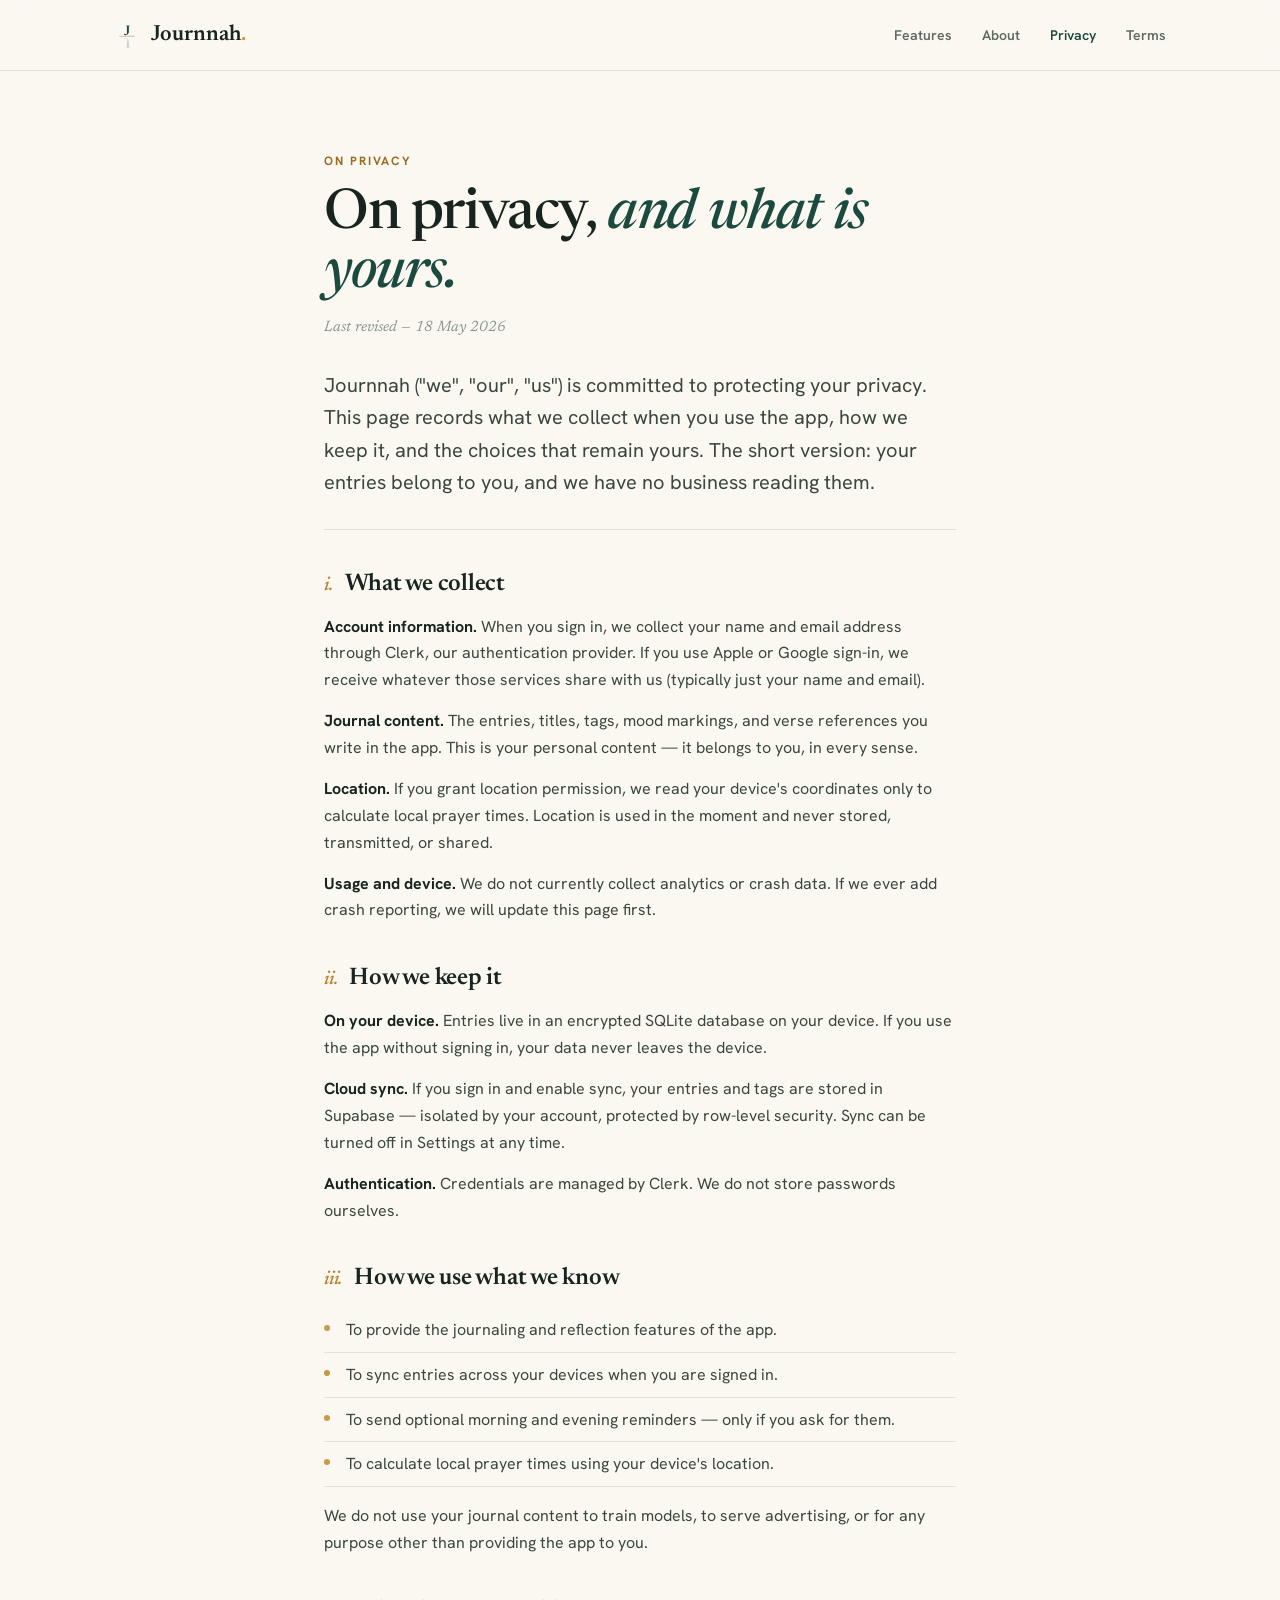
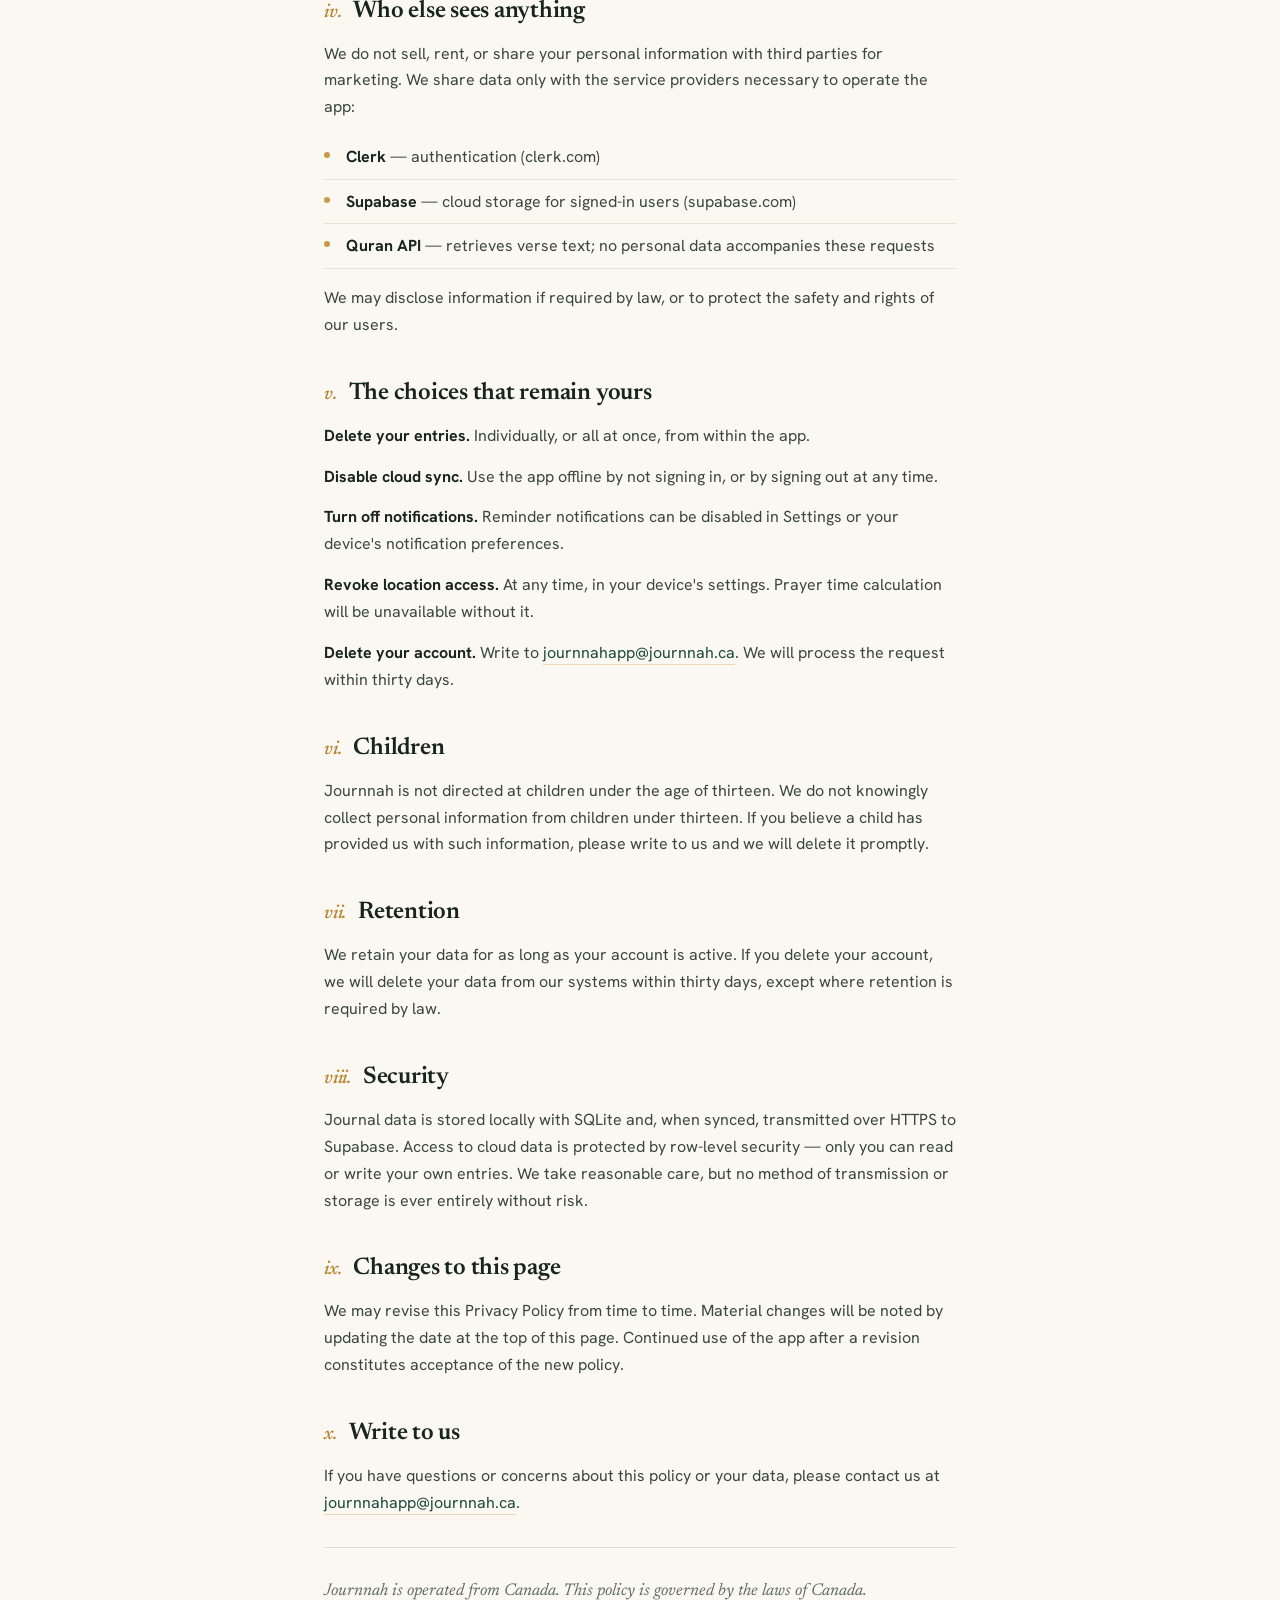
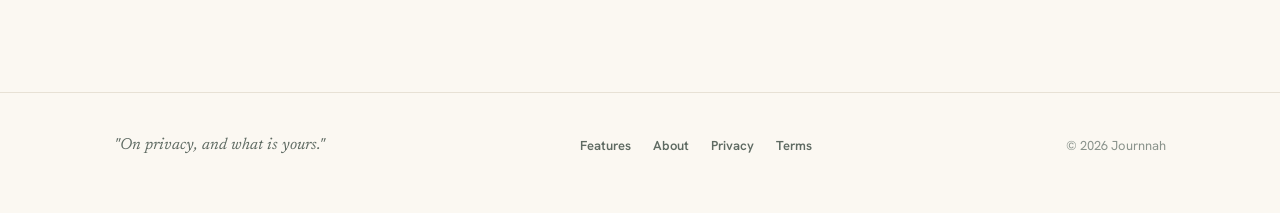
==== commit 41234588: "Rebuild site in the app's Almanac design language Replace the "Vellum" marketing style with the app'" ====
--- a/privacy.html
+++ b/privacy.html
@@ -1,149 +1,111 @@
 <!DOCTYPE html>
 <html lang="en">
 <head>
-    <meta charset="UTF-8">
-    <meta name="viewport" content="width=device-width, initial-scale=1.0">
-    <meta name="description" content="Journnah Privacy Policy — what we collect, how we keep it, the choices that remain yours.">
-    <title>Privacy — Journnah</title>
-    <link rel="preconnect" href="https://fonts.googleapis.com">
-    <link rel="preconnect" href="https://fonts.gstatic.com" crossorigin>
-    <link href="https://fonts.googleapis.com/css2?family=Cormorant+Garamond:ital,wght@0,400;0,500;0,600;1,400;1,500;1,600&family=Inter:wght@500;600;700&display=swap" rel="stylesheet">
-    <link rel="stylesheet" href="styles.css">
+<meta charset="UTF-8" />
+<meta name="viewport" content="width=device-width, initial-scale=1.0" />
+<meta name="description" content="Journnah Privacy Policy — what we collect, how we keep it, the choices that remain yours." />
+<title>Privacy — Journnah</title>
+<link rel="stylesheet" href="styles.css" />
+<link rel="stylesheet" href="legal.css" />
 </head>
 <body>
+  <header class="site">
+    <div class="wrap bar">
+      <a class="brandlock" href="index.html">
+        <span id="logo"></span>
+        <span class="wm">Journnah<span class="dot">.</span></span>
+      </a>
+      <nav class="main">
+        <a href="index.html#features">Features</a>
+        <a href="index.html#about">About</a>
+        <a href="privacy.html" class="here">Privacy</a>
+        <a href="terms.html">Terms</a>
+      </nav>
+    </div>
+  </header>
 
-    <header class="running-header ink-in">
-        <a href="/" style="text-decoration:none;"><span class="brand">Journnah <span class="vol">· vol. iv</span></span></a>
-        <span class="date">Appendix A &nbsp;·&nbsp; on privacy</span>
-    </header>
+  <div class="legal">
+    <div class="wrap">
+      <header class="legal-head">
+        <span class="eyebrow">On privacy</span>
+        <h1>On privacy, <span class="ac">and what is yours.</span></h1>
+        <p class="meta">Last revised — 18 May 2026</p>
+      </header>
 
-    <div class="page">
+      <div class="legal-body">
+        <p class="standfirst">Journnah ("we", "our", "us") is committed to protecting your privacy. This page records what we collect when you use the app, how we keep it, and the choices that remain yours. The short version: your entries belong to you, and we have no business reading them.</p>
+        <hr class="rule" />
 
-        <section class="legal-page ink-in">
+        <h2><span class="num">i.</span> What we collect</h2>
+        <p><strong>Account information.</strong> When you sign in, we collect your name and email address through Clerk, our authentication provider. If you use Apple or Google sign-in, we receive whatever those services share with us (typically just your name and email).</p>
+        <p><strong>Journal content.</strong> The entries, titles, tags, mood markings, and verse references you write in the app. This is your personal content — it belongs to you, in every sense.</p>
+        <p><strong>Location.</strong> If you grant location permission, we read your device's coordinates only to calculate local prayer times. Location is used in the moment and never stored, transmitted, or shared.</p>
+        <p><strong>Usage and device.</strong> We do not currently collect analytics or crash data. If we ever add crash reporting, we will update this page first.</p>
 
-            <header class="legal-head">
-                <span class="small-caps">Appendix A — folio i</span>
-                <h1>On privacy, <em class="ochre">and what is yours.</em></h1>
-                <p class="meta">Last revised — 18 may 2026</p>
-            </header>
+        <h2><span class="num">ii.</span> How we keep it</h2>
+        <p><strong>On your device.</strong> Entries live in an encrypted SQLite database on your device. If you use the app without signing in, your data never leaves the device.</p>
+        <p><strong>Cloud sync.</strong> If you sign in and enable sync, your entries and tags are stored in Supabase — isolated by your account, protected by row-level security. Sync can be turned off in Settings at any time.</p>
+        <p><strong>Authentication.</strong> Credentials are managed by Clerk. We do not store passwords ourselves.</p>
 
-            <div class="legal-body">
+        <h2><span class="num">iii.</span> How we use what we know</h2>
+        <ul>
+          <li>To provide the journaling and reflection features of the app.</li>
+          <li>To sync entries across your devices when you are signed in.</li>
+          <li>To send optional morning and evening reminders — only if you ask for them.</li>
+          <li>To calculate local prayer times using your device's location.</li>
+        </ul>
+        <p>We do not use your journal content to train models, to serve advertising, or for any purpose other than providing the app to you.</p>
 
-                <p>Journnah ("we", "our", "us") is committed to protecting your privacy. This appendix records what we collect when you use the app, how we keep it, and the choices that remain yours. The short version: your entries belong to you, and we have no business reading them.</p>
+        <h2><span class="num">iv.</span> Who else sees anything</h2>
+        <p>We do not sell, rent, or share your personal information with third parties for marketing. We share data only with the service providers necessary to operate the app:</p>
+        <ul>
+          <li><strong>Clerk</strong> — authentication (clerk.com)</li>
+          <li><strong>Supabase</strong> — cloud storage for signed-in users (supabase.com)</li>
+          <li><strong>Quran API</strong> — retrieves verse text; no personal data accompanies these requests</li>
+        </ul>
+        <p>We may disclose information if required by law, or to protect the safety and rights of our users.</p>
 
-                <svg class="rule long" viewBox="0 0 280 6" aria-hidden="true">
-                    <path d="M2 3 Q 70 2.4 140 3 T 278 3"
-                          fill="none" stroke="currentColor" stroke-width="0.7"
-                          stroke-linecap="round" opacity="0.7"/>
-                </svg>
+        <h2><span class="num">v.</span> The choices that remain yours</h2>
+        <p><strong>Delete your entries.</strong> Individually, or all at once, from within the app.</p>
+        <p><strong>Disable cloud sync.</strong> Use the app offline by not signing in, or by signing out at any time.</p>
+        <p><strong>Turn off notifications.</strong> Reminder notifications can be disabled in Settings or your device's notification preferences.</p>
+        <p><strong>Revoke location access.</strong> At any time, in your device's settings. Prayer time calculation will be unavailable without it.</p>
+        <p><strong>Delete your account.</strong> Write to <a href="mailto:journnahapp@journnah.ca">journnahapp@journnah.ca</a>. We will process the request within thirty days.</p>
 
-                <h2><span class="num">i.</span> What we collect</h2>
+        <h2><span class="num">vi.</span> Children</h2>
+        <p>Journnah is not directed at children under the age of thirteen. We do not knowingly collect personal information from children under thirteen. If you believe a child has provided us with such information, please write to us and we will delete it promptly.</p>
 
-                <p><strong>Account information.</strong> When you sign in, we collect your name and email address through Clerk, our authentication provider. If you use Apple or Google sign-in, we receive whatever those services share with us (typically just your name and email).</p>
+        <h2><span class="num">vii.</span> Retention</h2>
+        <p>We retain your data for as long as your account is active. If you delete your account, we will delete your data from our systems within thirty days, except where retention is required by law.</p>
 
-                <p><strong>Journal content.</strong> The entries, titles, tags, mood markings, and verse references you write in the app. This is your personal content — it belongs to you, in every sense.</p>
+        <h2><span class="num">viii.</span> Security</h2>
+        <p>Journal data is stored locally with SQLite and, when synced, transmitted over HTTPS to Supabase. Access to cloud data is protected by row-level security — only you can read or write your own entries. We take reasonable care, but no method of transmission or storage is ever entirely without risk.</p>
 
-                <p><strong>Location.</strong> If you grant location permission, we read your device's coordinates only to calculate local prayer times. Location is used in the moment and never stored, transmitted, or shared.</p>
+        <h2><span class="num">ix.</span> Changes to this page</h2>
+        <p>We may revise this Privacy Policy from time to time. Material changes will be noted by updating the date at the top of this page. Continued use of the app after a revision constitutes acceptance of the new policy.</p>
 
-                <p><strong>Usage and device.</strong> We do not currently collect analytics or crash data. If we ever add crash reporting, we will update this page first.</p>
+        <h2><span class="num">x.</span> Write to us</h2>
+        <p>If you have questions or concerns about this policy or your data, please contact us at <a href="mailto:journnahapp@journnah.ca">journnahapp@journnah.ca</a>.</p>
 
-                <h2><span class="num">ii.</span> How we keep it</h2>
+        <hr class="rule" />
+        <p class="closing">Journnah is operated from Canada. This policy is governed by the laws of Canada.</p>
+      </div>
+    </div>
+  </div>
 
-                <p><strong>On your device.</strong> Entries live in an encrypted SQLite database on your device. If you use the app without signing in, your data never leaves the device.</p>
+  <footer class="site">
+    <div class="wrap row">
+      <span class="chapter">"On privacy, and what is yours."</span>
+      <div class="links">
+        <a href="index.html#features">Features</a>
+        <a href="index.html#about">About</a>
+        <a href="privacy.html">Privacy</a>
+        <a href="terms.html">Terms</a>
+      </div>
+      <span class="folio">© 2026 Journnah</span>
+    </div>
+  </footer>
 
-                <p><strong>Cloud sync.</strong> If you sign in and enable sync, your entries and tags are stored in Supabase — isolated by your account, protected by row-level security. Sync can be turned off in Settings at any time.</p>
-
-                <p><strong>Authentication.</strong> Credentials are managed by Clerk. We do not store passwords ourselves.</p>
-
-                <h2><span class="num">iii.</span> How we use what we know</h2>
-                <ul>
-                    <li>To provide the journaling and reflection features of the app.</li>
-                    <li>To sync entries across your devices when you are signed in.</li>
-                    <li>To send optional morning and evening reminders — only if you ask for them.</li>
-                    <li>To calculate local prayer times using your device's location.</li>
-                </ul>
-
-                <p>We do not use your journal content to train models, to serve advertising, or for any purpose other than providing the app to you.</p>
-
-                <h2><span class="num">iv.</span> Who else sees anything</h2>
-
-                <p>We do not sell, rent, or share your personal information with third parties for marketing. We share data only with the service providers necessary to operate the app:</p>
-                <ul>
-                    <li><strong>Clerk</strong> — authentication (clerk.com)</li>
-                    <li><strong>Supabase</strong> — cloud storage for signed-in users (supabase.com)</li>
-                    <li><strong>Quran API</strong> — retrieves verse text; no personal data accompanies these requests</li>
-                </ul>
-
-                <p>We may disclose information if required by law, or to protect the safety and rights of our users.</p>
-
-                <h2><span class="num">v.</span> The choices that remain yours</h2>
-
-                <p><strong>Delete your entries.</strong> Individually, or all at once, from within the app.</p>
-                <p><strong>Disable cloud sync.</strong> Use the app offline by not signing in, or by signing out at any time.</p>
-                <p><strong>Turn off notifications.</strong> Reminder notifications can be disabled in Settings or your device's notification preferences.</p>
-                <p><strong>Revoke location access.</strong> At any time, in your device's settings. Prayer time calculation will be unavailable without it.</p>
-                <p><strong>Delete your account.</strong> Write to <a href="mailto:journnahapp@journnah.ca">journnahapp@journnah.ca</a>. We will process the request within thirty days.</p>
-
-                <h2><span class="num">vi.</span> Children</h2>
-
-                <p>Journnah is not directed at children under the age of thirteen. We do not knowingly collect personal information from children under thirteen. If you believe a child has provided us with such information, please write to us and we will delete it promptly.</p>
-
-                <h2><span class="num">vii.</span> Retention</h2>
-
-                <p>We retain your data for as long as your account is active. If you delete your account, we will delete your data from our systems within thirty days, except where retention is required by law.</p>
-
-                <h2><span class="num">viii.</span> Security</h2>
-
-                <p>Journal data is stored locally with SQLite and, when synced, transmitted over HTTPS to Supabase. Access to cloud data is protected by row-level security — only you can read or write your own entries. We take reasonable care, but no method of transmission or storage is ever entirely without risk.</p>
-
-                <h2><span class="num">ix.</span> Changes to this page</h2>
-
-                <p>We may revise this Privacy Policy from time to time. Material changes will be noted by updating the date at the top of this page. Continued use of the app after a revision constitutes acceptance of the new policy.</p>
-
-                <h2><span class="num">x.</span> Write to us</h2>
-
-                <p>If you have questions or concerns about this policy or your data, please contact us at <a href="mailto:journnahapp@journnah.ca">journnahapp@journnah.ca</a>.</p>
-
-                <svg class="rule long closing-rule" viewBox="0 0 280 6" aria-hidden="true">
-                    <path d="M2 3 Q 70 2.4 140 3 T 278 3"
-                          fill="none" stroke="currentColor" stroke-width="0.7"
-                          stroke-linecap="round" opacity="0.7"/>
-                </svg>
-
-                <p class="closing">Journnah is operated from Canada. This policy is governed by the laws of Canada.</p>
-            </div>
-
-        </section>
-
-        <footer class="page-footer">
-            <span class="chapter">"Appendix A — on privacy"</span>
-            <span class="folio">i</span>
-        </footer>
-
-    </div>
-
-    <nav class="tab-strip" aria-label="Sections">
-        <a class="tab" href="/#preface">
-            <span class="dot" aria-hidden="true"></span>
-            Preface
-        </a>
-        <a class="tab" href="/#features">
-            <span class="dot" aria-hidden="true"></span>
-            Contents
-        </a>
-        <a class="tab active" href="/privacy.html">
-            <span class="dot" aria-hidden="true"></span>
-            Privacy
-        </a>
-        <a class="tab" href="/terms.html">
-            <span class="dot" aria-hidden="true"></span>
-            Terms
-        </a>
-        <a class="tab" href="mailto:journnahapp@journnah.ca">
-            <span class="dot" aria-hidden="true"></span>
-            Write
-        </a>
-    </nav>
-
+  <script src="logo.js"></script>
 </body>
 </html>
--- a/styles.css
+++ b/styles.css
@@ -1,741 +1,7 @@
-/* ─────────────────────────────────────────────
-   Journnah — Vellum
-   A hand-bound journal, opened to a marketing page.
-   ───────────────────────────────────────────── */
+/* Journnah "Sanctuary" Design System — global entry point.
+ * Consumers link THIS file. Keep it as @import lines only. */
 
-:root {
-    /* Paper */
-    --paper-light: #EFE6CF;
-    --paper:       #E8DEC6;
-    --paper-deep:  #DCD0B4;
-
-    /* Ink */
-    --ink:        #1E1812;
-    --ink-soft:   #4A3F31;
-    --ink-faded:  #7A7458;
-
-    /* Ochre — the single accent */
-    --ochre:      #A87029;
-    --ochre-deep: #7C4F18;
-
-    /* Type */
-    --serif: 'Cormorant Garamond', 'Fraunces', Georgia, serif;
-    --sans:  'Inter', -apple-system, BlinkMacSystemFont, system-ui, sans-serif;
-
-    /* Spacing rhythm (book-like) — gutter is fluid */
-    --col-max: 960px;
-    --gutter:  clamp(20px, 5vw, 40px);
-}
-
-* { margin: 0; padding: 0; box-sizing: border-box; }
-
-html { scroll-behavior: smooth; }
-
-body {
-    font-family: var(--serif);
-    font-weight: 400;
-    font-size: 17px;
-    line-height: 1.55;
-    color: var(--ink);
-    background:
-        radial-gradient(140% 100% at 50% 0%,
-            var(--paper-light) 0%,
-            var(--paper) 60%,
-            var(--paper-deep) 100%);
-    background-attachment: fixed;
-    font-variant-numeric: oldstyle-nums;
-    font-feature-settings: "onum" 1, "kern" 1, "liga" 1;
-    -webkit-font-smoothing: antialiased;
-    -moz-osx-font-smoothing: grayscale;
-    overflow-x: hidden;
-}
-
-/* Paper grain texture — barely perceptible */
-body::before {
-    content: '';
-    position: fixed;
-    inset: 0;
-    pointer-events: none;
-    background-image:
-        radial-gradient(rgba(60,42,30,0.06) 1px, transparent 1px),
-        radial-gradient(rgba(60,42,30,0.04) 1px, transparent 1px);
-    background-size: 3px 3px, 7px 7px;
-    background-position: 0 0, 1px 2px;
-    z-index: 1;
-    opacity: 0.55;
-}
-
-/* Faint edge vignette — light hitting the page top */
-body::after {
-    content: '';
-    position: fixed;
-    inset: 0;
-    pointer-events: none;
-    background:
-        radial-gradient(ellipse 80% 50% at 50% 0%,
-            rgba(255, 247, 224, 0.18) 0%,
-            transparent 60%);
-    z-index: 1;
-}
-
-/* ─── Layout ──────────────────────────────── */
-
-.page {
-    position: relative;
-    z-index: 2;
-    max-width: var(--col-max);
-    margin: 0 auto;
-    padding: 0 var(--gutter);
-}
-
-section { padding: 64px 0; }
-section:first-of-type { padding-top: 24px; }
-
-/* ─── Running header ──────────────────────── */
-
-.running-header {
-    position: relative;
-    z-index: 3;
-    max-width: var(--col-max);
-    margin: 0 auto;
-    padding: 32px var(--gutter) 0;
-    display: flex;
-    align-items: baseline;
-    justify-content: space-between;
-    gap: 16px;
-}
-
-.running-header .brand {
-    font-family: var(--sans);
-    font-size: 10px;
-    font-weight: 600;
-    letter-spacing: 0.18em;
-    text-transform: uppercase;
-    color: var(--ink);
-}
-
-.running-header .brand .vol {
-    color: var(--ochre-deep);
-    margin-left: 6px;
-}
-
-.running-header .date {
-    font-family: var(--serif);
-    font-style: italic;
-    font-size: 13px;
-    color: var(--ink-soft);
-}
-
-/* ─── Typography utilities ────────────────── */
-
-.eyebrow,
-.small-caps {
-    font-family: var(--sans);
-    font-size: 10px;
-    font-weight: 600;
-    letter-spacing: 0.2em;
-    text-transform: uppercase;
-    color: var(--ink-soft);
-    line-height: 1.2;
-}
-
-.small-caps.ochre { color: var(--ochre-deep); }
-
-.tiny-caps {
-    font-family: var(--sans);
-    font-size: 9px;
-    font-weight: 600;
-    letter-spacing: 0.22em;
-    text-transform: uppercase;
-    color: var(--ochre-deep);
-}
-
-.italic { font-style: italic; }
-.ochre  { color: var(--ochre-deep); }
-.ink-soft { color: var(--ink-soft); }
-
-.display-hero {
-    font-family: var(--serif);
-    font-weight: 500;
-    font-size: clamp(34px, 9vw, 92px);
-    line-height: 1.02;
-    letter-spacing: -0.018em;
-    color: var(--ink);
-    overflow-wrap: break-word;
-    word-wrap: break-word;
-}
-
-.display-large {
-    font-family: var(--serif);
-    font-weight: 500;
-    font-size: clamp(28px, 5.6vw, 58px);
-    line-height: 1.06;
-    letter-spacing: -0.014em;
-    overflow-wrap: break-word;
-    word-wrap: break-word;
-}
-
-.display-medium {
-    font-family: var(--serif);
-    font-weight: 500;
-    font-size: clamp(24px, 4.4vw, 44px);
-    line-height: 1.12;
-    letter-spacing: -0.008em;
-    overflow-wrap: break-word;
-    word-wrap: break-word;
-}
-
-.lead {
-    font-family: var(--serif);
-    font-size: 19px;
-    line-height: 1.65;
-    color: var(--ink);
-    max-width: 60ch;
-}
-
-.aside {
-    font-family: var(--serif);
-    font-style: italic;
-    font-size: 16px;
-    color: var(--ink-soft);
-    line-height: 1.6;
-    max-width: 50ch;
-}
-
-/* Drop cap — the opening paragraph of a section */
-.drop-cap {
-    text-align: left;
-    hyphens: auto;
-}
-.drop-cap::first-letter {
-    font-family: var(--serif);
-    font-weight: 500;
-    font-size: 64px;
-    line-height: 0.78;
-    color: var(--ochre-deep);
-    float: left;
-    padding: 6px 10px 0 0;
-}
-
-/* ─── Hand-drawn rules ────────────────────── */
-
-.rule {
-    display: block;
-    margin: 28px 0;
-    color: var(--ink);
-}
-.rule.long  { width: 280px; }
-.rule.short { width: 100px; }
-.rule.center { margin-left: auto; margin-right: auto; }
-
-/* ─── Title page (hero) ───────────────────── */
-
-.title-page {
-    padding-top: 56px;
-    padding-bottom: 80px;
-}
-
-.title-page .eyebrow {
-    margin-bottom: 26px;
-}
-
-.title-page h1 {
-    margin-bottom: 36px;
-    max-width: 14ch;
-}
-
-.title-page .lead {
-    margin-bottom: 24px;
-}
-
-.title-page .aside {
-    margin-top: 14px;
-}
-
-.title-page .rule {
-    margin-top: 48px;
-}
-
-/* Marginalia chip floating beside the title on wider screens */
-.title-page {
-    position: relative;
-}
-.title-page .marginalia {
-    position: absolute;
-    top: 56px;
-    right: calc(100% + 16px);
-    width: 130px;
-    text-align: right;
-    display: none;
-}
-@media (min-width: 1100px) {
-    .title-page .marginalia { display: block; }
-}
-.title-page .marginalia .small-caps {
-    display: block;
-    margin-bottom: 8px;
-}
-.title-page .marginalia .meta {
-    font-style: italic;
-    font-size: 13px;
-    color: var(--ink-faded);
-    line-height: 1.5;
-}
-
-/* ─── Table of Contents — "Of its contents" ── */
-
-.toc-section .section-head {
-    margin-bottom: 36px;
-}
-.toc-section .section-head .small-caps {
-    margin-bottom: 12px;
-    display: block;
-}
-.toc-section .section-head h2 {
-    max-width: 18ch;
-}
-
-.toc-list {
-    list-style: none;
-    counter-reset: toc;
-    border-top: 1px solid rgba(30,24,18,0.22);
-}
-
-.toc-row {
-    counter-increment: toc;
-    display: grid;
-    grid-template-columns: 38px 1fr auto;
-    column-gap: 16px;
-    align-items: baseline;
-    padding: 22px 0 22px;
-    border-bottom: 1px solid rgba(30,24,18,0.18);
-    position: relative;
-    transition: background-color 220ms ease;
-}
-
-.toc-row:hover {
-    background-color: rgba(168,112,41,0.06);
-}
-
-.toc-row .numeral {
-    font-family: var(--serif);
-    font-style: italic;
-    font-size: 15px;
-    color: var(--ochre-deep);
-    letter-spacing: 0.04em;
-    text-transform: lowercase;
-}
-
-.toc-row .heading {
-    grid-column: 2 / 3;
-    display: flex;
-    flex-wrap: wrap;
-    align-items: baseline;
-    gap: 14px;
-    min-width: 0;
-}
-
-.toc-row .name {
-    font-family: var(--serif);
-    font-size: 22px;
-    font-weight: 500;
-    line-height: 1.1;
-    color: var(--ink);
-}
-
-.toc-row .leader {
-    flex: 1;
-    min-width: 30px;
-    height: 0;
-    border-bottom: 1px dotted rgba(30,24,18,0.32);
-    align-self: center;
-    transform: translateY(-3px);
-}
-
-.toc-row .desc {
-    grid-column: 2 / 4;
-    margin-top: 6px;
-    font-style: italic;
-    font-size: 14.5px;
-    color: var(--ink-soft);
-    line-height: 1.55;
-    max-width: 58ch;
-}
-
-.toc-row .folio {
-    font-family: var(--serif);
-    font-style: italic;
-    font-size: 13px;
-    color: var(--ink-faded);
-    white-space: nowrap;
-}
-
-.toc-row:hover .leader { border-bottom-color: rgba(168,112,41,0.55); }
-.toc-row:hover .name   { color: var(--ochre-deep); }
-
-/* ─── About list — em-dash items ──────────── */
-
-.about-list {
-    list-style: none;
-    padding: 0;
-    margin: 0;
-    display: grid;
-    grid-template-columns: 1fr 1fr;
-    gap: 14px 36px;
-    border-top: 1px solid rgba(30,24,18,0.22);
-    border-bottom: 1px solid rgba(30,24,18,0.22);
-    padding: 22px 0;
-}
-.about-list li {
-    font-family: var(--serif);
-    font-size: 16px;
-    line-height: 1.5;
-    color: var(--ink);
-    position: relative;
-    padding-left: 22px;
-}
-.about-list li::before {
-    content: '—';
-    position: absolute;
-    left: 0;
-    color: var(--ochre-deep);
-    font-style: italic;
-}
-@media (max-width: 700px) {
-    .about-list { grid-template-columns: 1fr; gap: 10px; }
-}
-
-/* ─── Philosophy pull-quote ───────────────── */
-
-.philosophy-quote {
-    padding-top: 56px;
-    padding-bottom: 56px;
-    text-align: center;
-}
-.philosophy-quote .pull-quote {
-    font-family: var(--serif);
-    font-style: italic;
-    font-size: clamp(20px, 2.6vw, 24px);
-    line-height: 1.42;
-    color: var(--ink);
-    max-width: 38ch;
-    margin: 0 auto;
-}
-.philosophy-quote .rule { margin: 28px auto 0; }
-
-/* ─── CTA — slip marker ───────────────────── */
-
-.cta-section {
-    padding-top: 72px;
-    padding-bottom: 80px;
-}
-.cta-section .small-caps { display: block; margin-bottom: 14px; }
-.cta-section h2 { margin-bottom: 22px; max-width: 22ch; }
-.cta-section .lead { margin-bottom: 36px; }
-
-.slip-marker {
-    background: var(--paper-light);
-    border: 1px solid var(--ink);
-    box-shadow: 3px 3px 0 rgba(30, 24, 18, 0.20);
-    border-radius: 0;
-    padding: 24px 28px;
-    display: grid;
-    grid-template-columns: 1fr auto;
-    gap: 24px;
-    align-items: center;
-    position: relative;
-    transition: transform 180ms ease, box-shadow 180ms ease;
-}
-.slip-marker:hover {
-    transform: translate(-1px, -1px);
-    box-shadow: 4px 4px 0 rgba(30, 24, 18, 0.22);
-}
-
-.slip-marker .slip-left .eyebrow {
-    color: var(--ochre-deep);
-    margin-bottom: 8px;
-    display: block;
-}
-.slip-marker .surah {
-    font-family: var(--serif);
-    font-size: 22px;
-    font-weight: 600;
-    color: var(--ink);
-    line-height: 1.15;
-    margin-bottom: 4px;
-}
-.slip-marker .range {
-    font-family: var(--serif);
-    font-style: italic;
-    font-size: 14px;
-    color: var(--ink-soft);
-}
-
-.text-action {
-    font-family: var(--serif);
-    font-style: italic;
-    font-size: 15px;
-    font-weight: 600;
-    color: var(--ink);
-    text-decoration: none;
-    border-bottom: 1.5px solid var(--ink);
-    padding-bottom: 1px;
-    transition: border-bottom-width 80ms ease, color 180ms ease;
-    white-space: nowrap;
-}
-.text-action .star { color: var(--ochre-deep); margin-left: 4px; }
-.text-action:hover {
-    border-bottom-width: 2px;
-    color: var(--ochre-deep);
-}
-
-/* ─── Page footer (folio) ─────────────────── */
-
-.page-footer {
-    border-top: 1px solid rgba(30,24,18,0.16);
-    padding: 28px 0 56px;
-    display: flex;
-    align-items: baseline;
-    justify-content: space-between;
-    gap: 16px;
-    font-family: var(--serif);
-    font-size: 13px;
-    color: var(--ink-soft);
-}
-.page-footer .chapter {
-    font-style: italic;
-}
-.page-footer .folio {
-    font-weight: 500;
-    color: var(--ink);
-}
-
-/* ─── Tab strip — site nav at bottom ──────── */
-
-.tab-strip {
-    border-top: 1px solid rgba(30,24,18,0.18);
-    padding: 28px var(--gutter) 56px;
-    max-width: var(--col-max);
-    margin: 0 auto;
-    display: flex;
-    justify-content: space-around;
-    gap: 16px;
-    position: relative;
-    z-index: 2;
-}
-.tab {
-    display: flex;
-    flex-direction: column;
-    align-items: center;
-    gap: 6px;
-    text-decoration: none;
-    color: var(--ink-faded);
-    font-family: var(--serif);
-    font-size: 13px;
-    transition: color 200ms ease;
-}
-.tab .dot {
-    width: 6px;
-    height: 6px;
-    border-radius: 50%;
-    background: var(--ink);
-    opacity: 0.25;
-    transition: background-color 200ms ease, opacity 200ms ease;
-}
-.tab.active {
-    color: var(--ink);
-    font-style: italic;
-}
-.tab.active .dot {
-    background: var(--ochre-deep);
-    opacity: 1;
-}
-.tab:hover { color: var(--ink); }
-.tab:hover .dot { opacity: 0.7; }
-
-/* ─── Legal pages (privacy, terms) ────────── */
-
-.legal-page {
-    padding: 40px 0 64px;
-}
-.legal-head {
-    margin-bottom: 44px;
-}
-.legal-head .small-caps {
-    display: block;
-    margin-bottom: 14px;
-    color: var(--ochre-deep);
-}
-.legal-head h1 {
-    font-family: var(--serif);
-    font-weight: 500;
-    font-size: clamp(36px, 5vw, 52px);
-    line-height: 1.0;
-    letter-spacing: -0.018em;
-    color: var(--ink);
-    margin-bottom: 14px;
-}
-.legal-head .meta {
-    font-family: var(--serif);
-    font-style: italic;
-    font-size: 14px;
-    color: var(--ink-faded);
-}
-
-.legal-body {
-    font-family: var(--serif);
-    font-size: 16px;
-    line-height: 1.68;
-    color: var(--ink);
-    max-width: 60ch;
-}
-.legal-body > p:first-of-type {
-    text-align: left;
-    hyphens: auto;
-}
-.legal-body > p:first-of-type::first-letter {
-    font-family: var(--serif);
-    font-weight: 500;
-    font-size: 54px;
-    line-height: 0.8;
-    color: var(--ochre-deep);
-    float: left;
-    padding: 4px 8px 0 0;
-}
-.legal-body h2 {
-    font-family: var(--serif);
-    font-weight: 500;
-    font-size: 22px;
-    color: var(--ink);
-    margin: 40px 0 10px;
-    letter-spacing: -0.008em;
-}
-.legal-body h2 .num {
-    font-style: italic;
-    color: var(--ochre-deep);
-    margin-right: 8px;
-    font-weight: 500;
-}
-.legal-body p { margin-bottom: 14px; }
-.legal-body ul {
-    list-style: none;
-    margin: 0 0 16px 4px;
-    padding: 0;
-}
-.legal-body ul li {
-    position: relative;
-    padding-left: 22px;
-    margin-bottom: 8px;
-    color: var(--ink);
-    line-height: 1.6;
-}
-.legal-body ul li::before {
-    content: '—';
-    position: absolute;
-    left: 0;
-    color: var(--ochre-deep);
-    font-style: italic;
-}
-.legal-body strong {
-    font-weight: 600;
-    font-style: italic;
-    color: var(--ink);
-}
-.legal-body a {
-    color: var(--ochre-deep);
-    text-decoration: none;
-    border-bottom: 1px solid rgba(124, 79, 24, 0.5);
-    padding-bottom: 1px;
-    transition: border-bottom-color 200ms ease;
-}
-.legal-body a:hover { border-bottom-color: var(--ochre-deep); }
-
-.legal-body .closing-rule {
-    margin: 36px 0 24px;
-}
-.legal-body .closing {
-    font-style: italic;
-    font-size: 14px;
-    color: var(--ink-faded);
-}
-
-/* ─── Entrance animation ──────────────────── */
-
-@keyframes ink-fade {
-    from {
-        opacity: 0;
-        transform: translateY(8px);
-    }
-    to {
-        opacity: 1;
-        transform: translateY(0);
-    }
-}
-
-.ink-in {
-    animation: ink-fade 600ms ease-out both;
-}
-
-[data-reveal] {
-    opacity: 0;
-    transform: translateY(10px);
-    transition: opacity 700ms ease, transform 700ms ease;
-}
-[data-reveal].is-visible {
-    opacity: 1;
-    transform: translateY(0);
-}
-
-/* ─── Responsive ──────────────────────────── */
-
-@media (max-width: 700px) {
-    body { font-size: 16px; }
-
-    section { padding: 44px 0; }
-
-    .running-header {
-        padding-top: 22px;
-        flex-direction: column;
-        align-items: flex-start;
-        gap: 4px;
-    }
-
-    .toc-row {
-        grid-template-columns: 24px 1fr auto;
-        column-gap: 10px;
-    }
-    .toc-row .name { font-size: 18px; }
-    .toc-row .heading { gap: 8px; flex-wrap: wrap; }
-    .toc-row .leader { display: none; }
-    .toc-row .desc { font-size: 14px; }
-
-    .slip-marker {
-        grid-template-columns: 1fr;
-        gap: 14px;
-        padding: 20px;
-    }
-    .slip-marker .surah { font-size: 20px; }
-
-    .tab-strip {
-        padding: 20px var(--gutter) 40px;
-        gap: 4px;
-    }
-    .tab { font-size: 12px; }
-}
-
-@media (max-width: 420px) {
-    .tab { font-size: 11px; }
-    .tab .dot { width: 5px; height: 5px; }
-}
-
-/* ─── Reduce motion ───────────────────────── */
-@media (prefers-reduced-motion: reduce) {
-    *,
-    *::before,
-    *::after {
-        animation-duration: 0.01ms !important;
-        animation-iteration-count: 1 !important;
-        transition-duration: 0.01ms !important;
-        scroll-behavior: auto !important;
-    }
-}
+@import url("tokens/fonts.css");
+@import url("tokens/colors.css");
+@import url("tokens/typography.css");
+@import url("tokens/spacing.css");
--- a/legal.css
+++ b/legal.css
@@ -0,0 +1,53 @@
+/* Journnah website — shared legal-page shell (Almanac) */
+* { box-sizing: border-box; margin: 0; padding: 0; -webkit-font-smoothing: antialiased; }
+:root { --page: #FBF8F2; --gut: clamp(20px, 5vw, 64px); }
+html { scroll-behavior: smooth; }
+body { font-family: var(--font-sans); background: var(--page); color: var(--ink-900); line-height: 1.5; }
+.wrap { max-width: 1180px; margin: 0 auto; padding: 0 var(--gut); }
+a { color: inherit; text-decoration: none; }
+.eyebrow { font-size: 12px; font-weight: 700; letter-spacing: 0.16em; text-transform: uppercase; color: var(--accent-deep); }
+.ac { font-style: italic; color: var(--brand); }
+.rule { height: 1px; background: var(--ink-900); opacity: 0.12; border: 0; }
+
+/* header */
+header.site { position: sticky; top: 0; z-index: 40; background: rgba(251,248,242,0.88); backdrop-filter: blur(12px); border-bottom: 1px solid var(--line); }
+header.site .bar { display: flex; align-items: center; justify-content: space-between; height: 70px; }
+.brandlock { display: flex; align-items: center; gap: 11px; }
+.brandlock .wm { font-family: var(--font-serif); font-size: 22px; font-weight: 600; color: var(--ink-900); }
+.brandlock .wm .dot { color: var(--accent); }
+nav.main { display: flex; align-items: center; gap: 30px; }
+nav.main a { font-size: 14px; font-weight: 600; color: var(--text-muted); }
+nav.main a:hover, nav.main a.here { color: var(--brand); }
+svg.mk { display: block; }
+
+/* legal page */
+.legal { padding: clamp(44px, 6vw, 80px) 0 clamp(40px, 6vw, 72px); }
+.legal .wrap { max-width: 760px; }
+.legal-head { margin-bottom: 30px; }
+.legal-head h1 { font-family: var(--font-serif); font-weight: 500; font-size: clamp(34px, 5vw, 56px); line-height: 1.06; letter-spacing: -0.025em; margin: 14px 0 12px; }
+.legal-head .meta { font-family: var(--font-serif); font-style: italic; font-size: 15px; color: var(--text-subtle); }
+
+.legal-body .standfirst { font-size: clamp(17px, 2vw, 20px); line-height: 1.62; color: var(--text-body); }
+.legal-body .rule { margin: 30px 0; }
+.legal-body h2 { font-family: var(--font-serif); font-weight: 600; font-size: 24px; letter-spacing: -0.01em; margin: 36px 0 12px; display: flex; align-items: baseline; gap: 12px; }
+.legal-body h2 .num { font-style: italic; font-weight: 500; color: var(--brass-600); font-size: 19px; flex: 0 0 auto; }
+.legal-body p { font-size: 16px; line-height: 1.68; color: var(--text-body); margin-bottom: 14px; }
+.legal-body p strong { color: var(--ink-900); font-weight: 700; }
+.legal-body a { color: var(--brand); border-bottom: 1px solid var(--brass-200); padding-bottom: 1px; }
+.legal-body a:hover { border-color: var(--brand); }
+.legal-body ul { list-style: none; margin: 0 0 16px; }
+.legal-body li { font-size: 16px; line-height: 1.6; color: var(--text-body); padding: 9px 0 9px 22px; position: relative; border-bottom: 1px solid var(--line); }
+.legal-body li::before { content: ''; position: absolute; left: 0; top: 17px; width: 6px; height: 6px; border-radius: 50%; background: var(--brass-500); }
+.legal-body li strong { color: var(--ink-900); }
+.legal-body .closing { font-family: var(--font-serif); font-style: italic; font-size: 17px; color: var(--text-muted); margin-top: 22px; }
+
+/* footer */
+footer.site { border-top: 1px solid var(--line); padding: 40px 0 56px; }
+footer.site .row { display: flex; align-items: center; justify-content: space-between; gap: 20px; flex-wrap: wrap; }
+footer.site .chapter { font-family: var(--font-serif); font-style: italic; font-size: 16px; color: var(--text-muted); }
+footer.site .links { display: flex; gap: 22px; }
+footer.site .links a { font-size: 13px; font-weight: 600; color: var(--text-muted); }
+footer.site .links a:hover { color: var(--brand); }
+footer.site .folio { font-size: 13px; color: var(--text-subtle); }
+
+@media (max-width: 720px) { nav.main { display: none; } }
